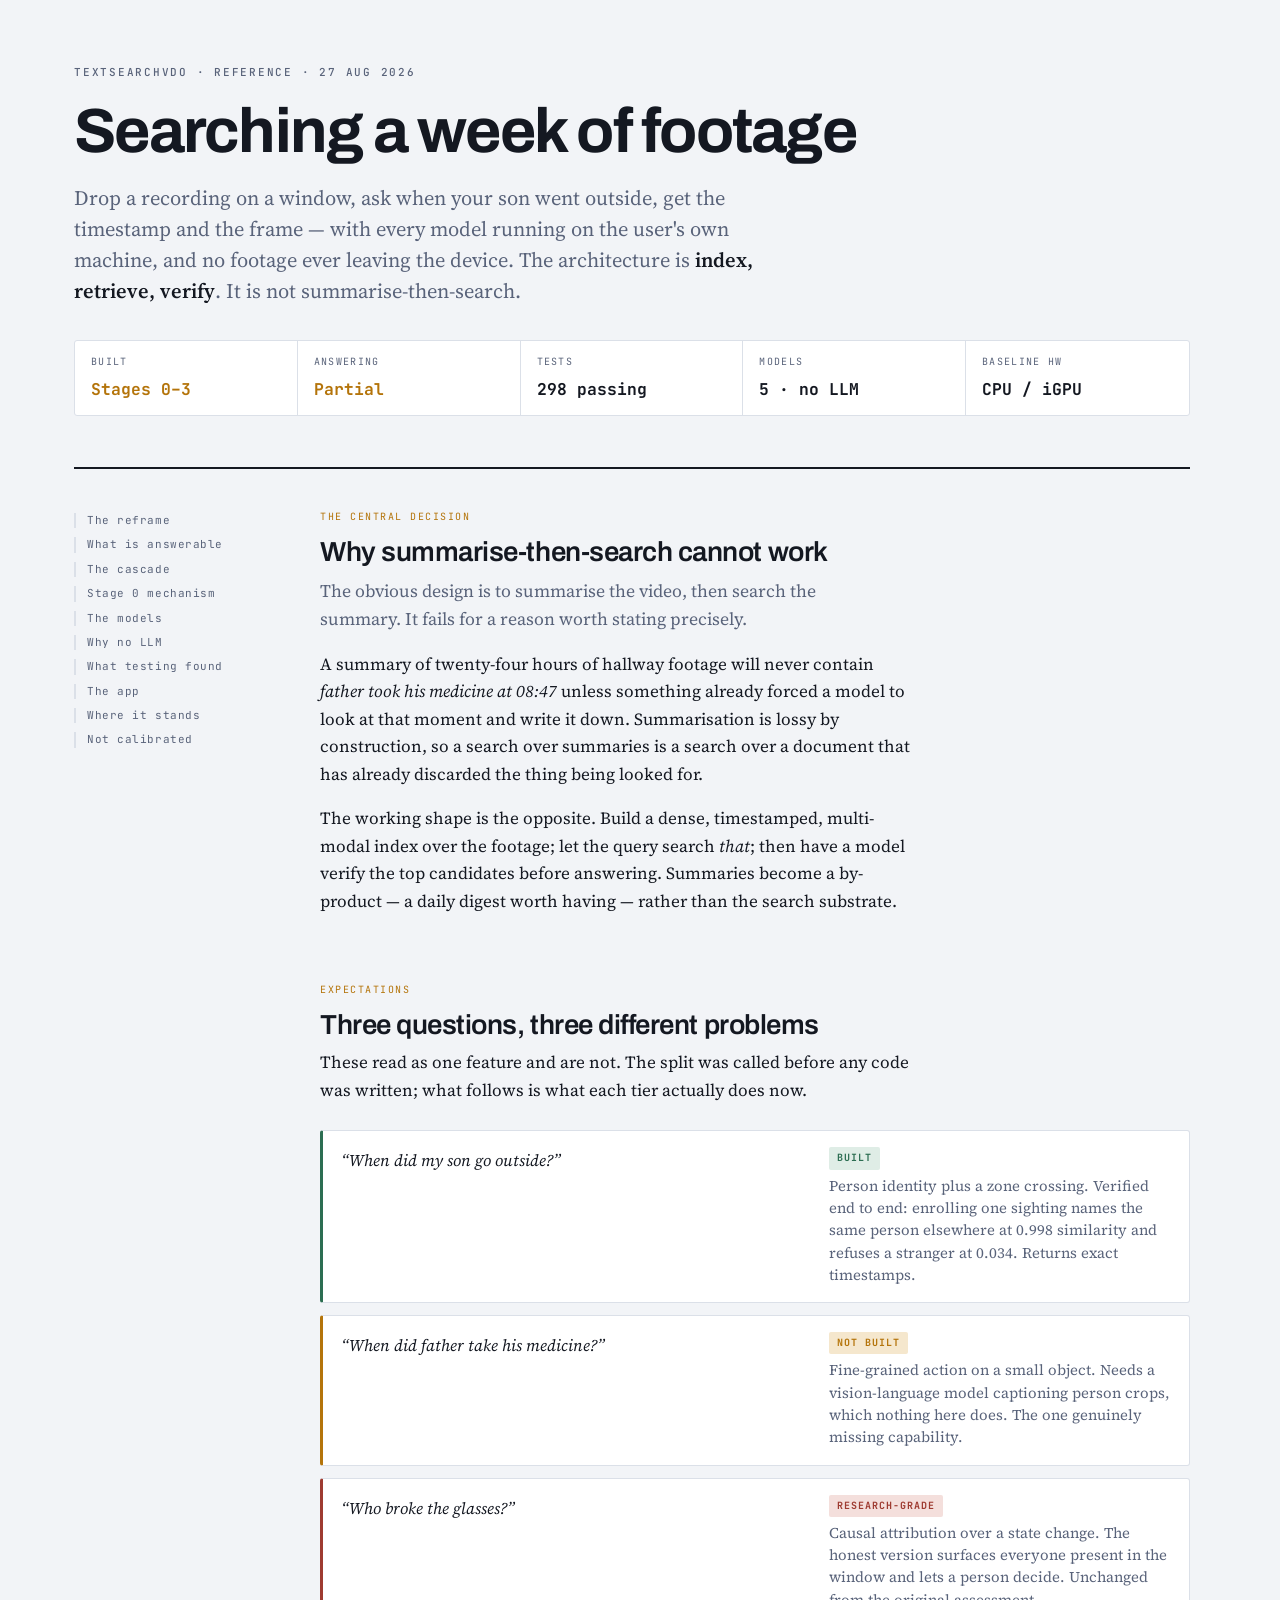
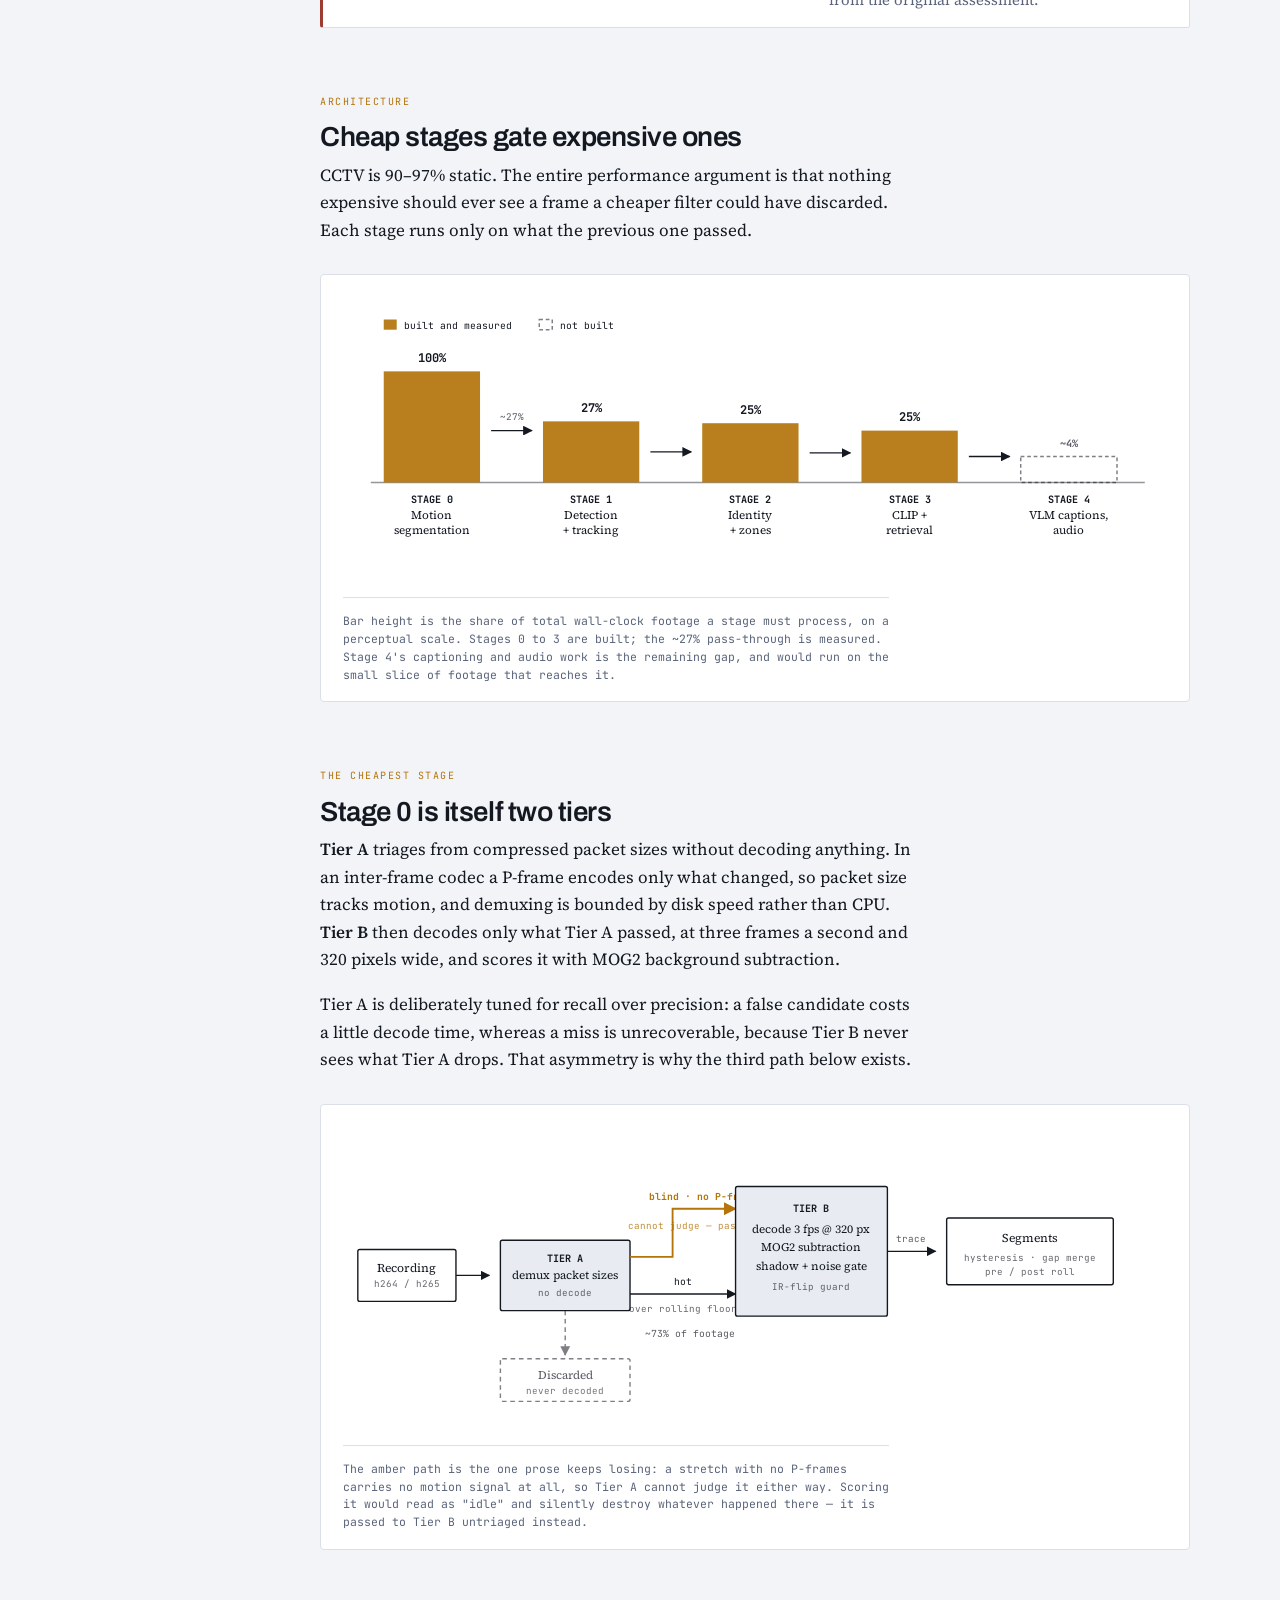
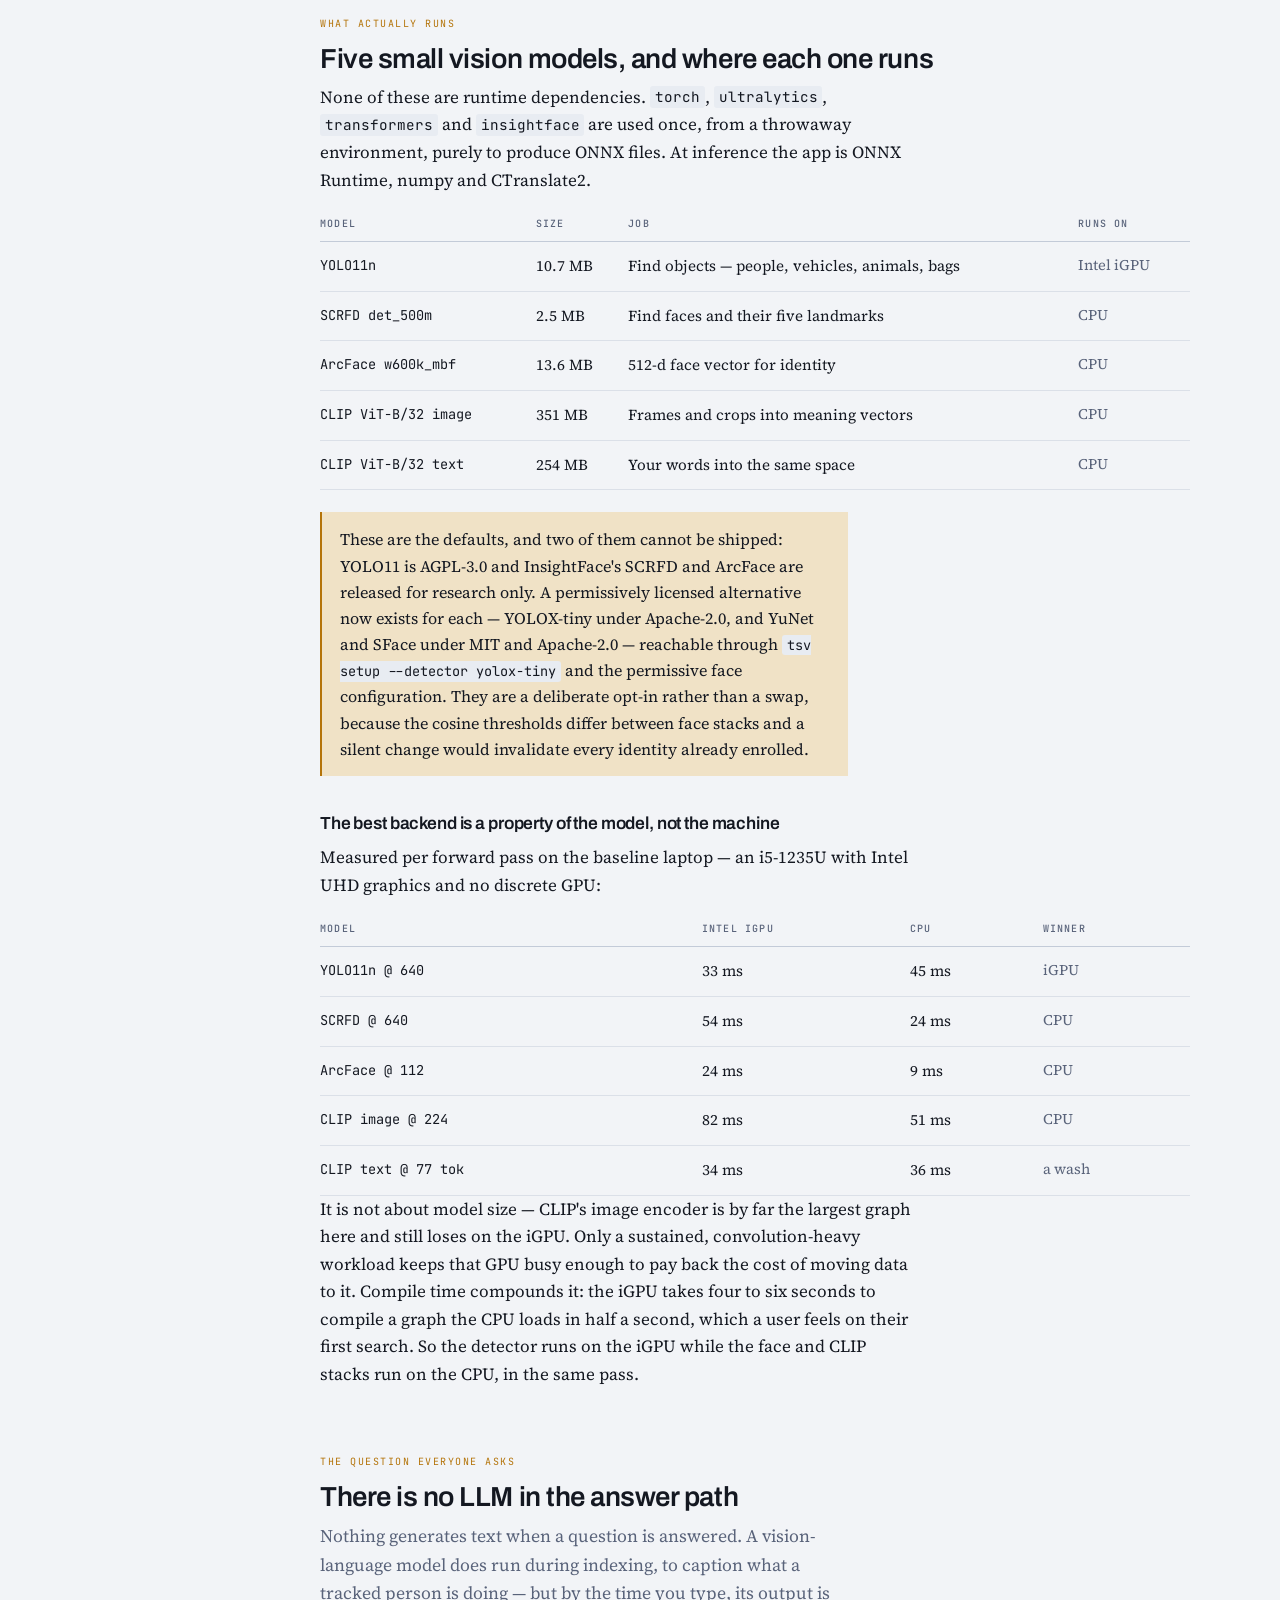
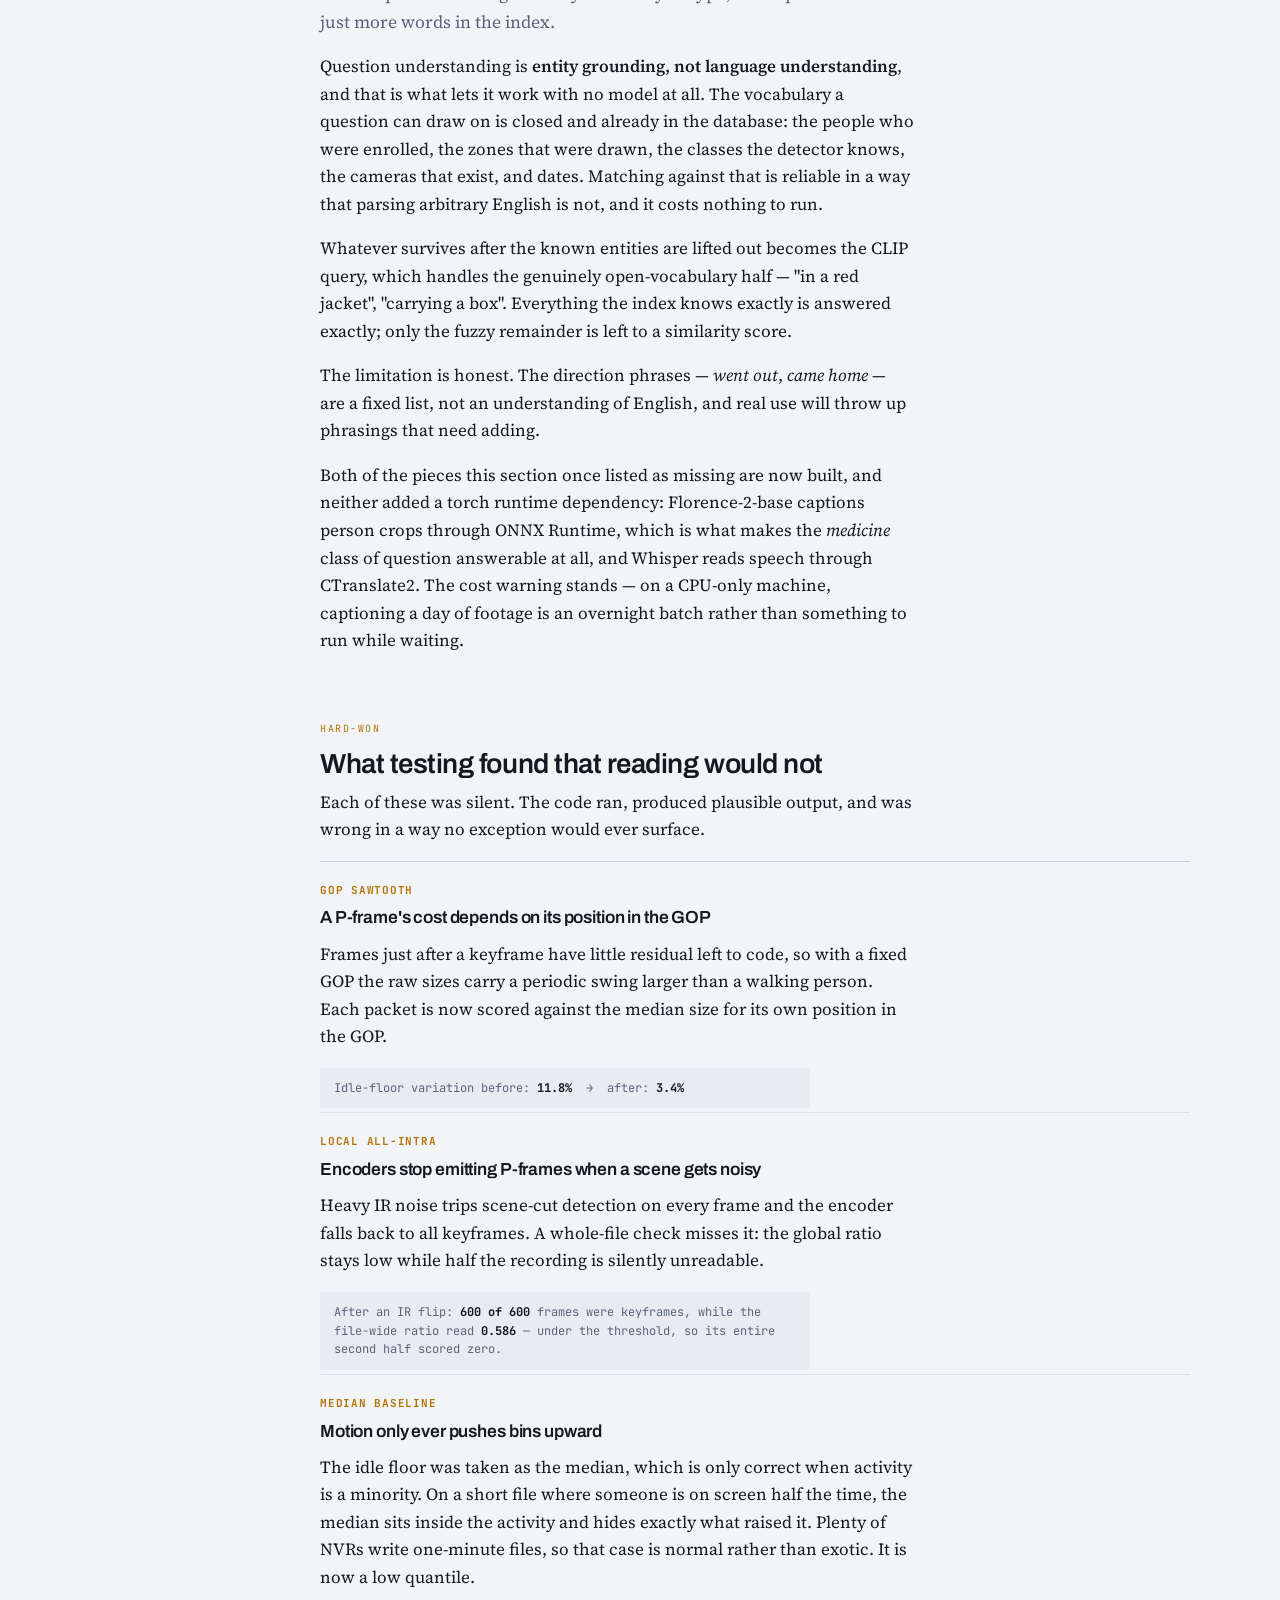
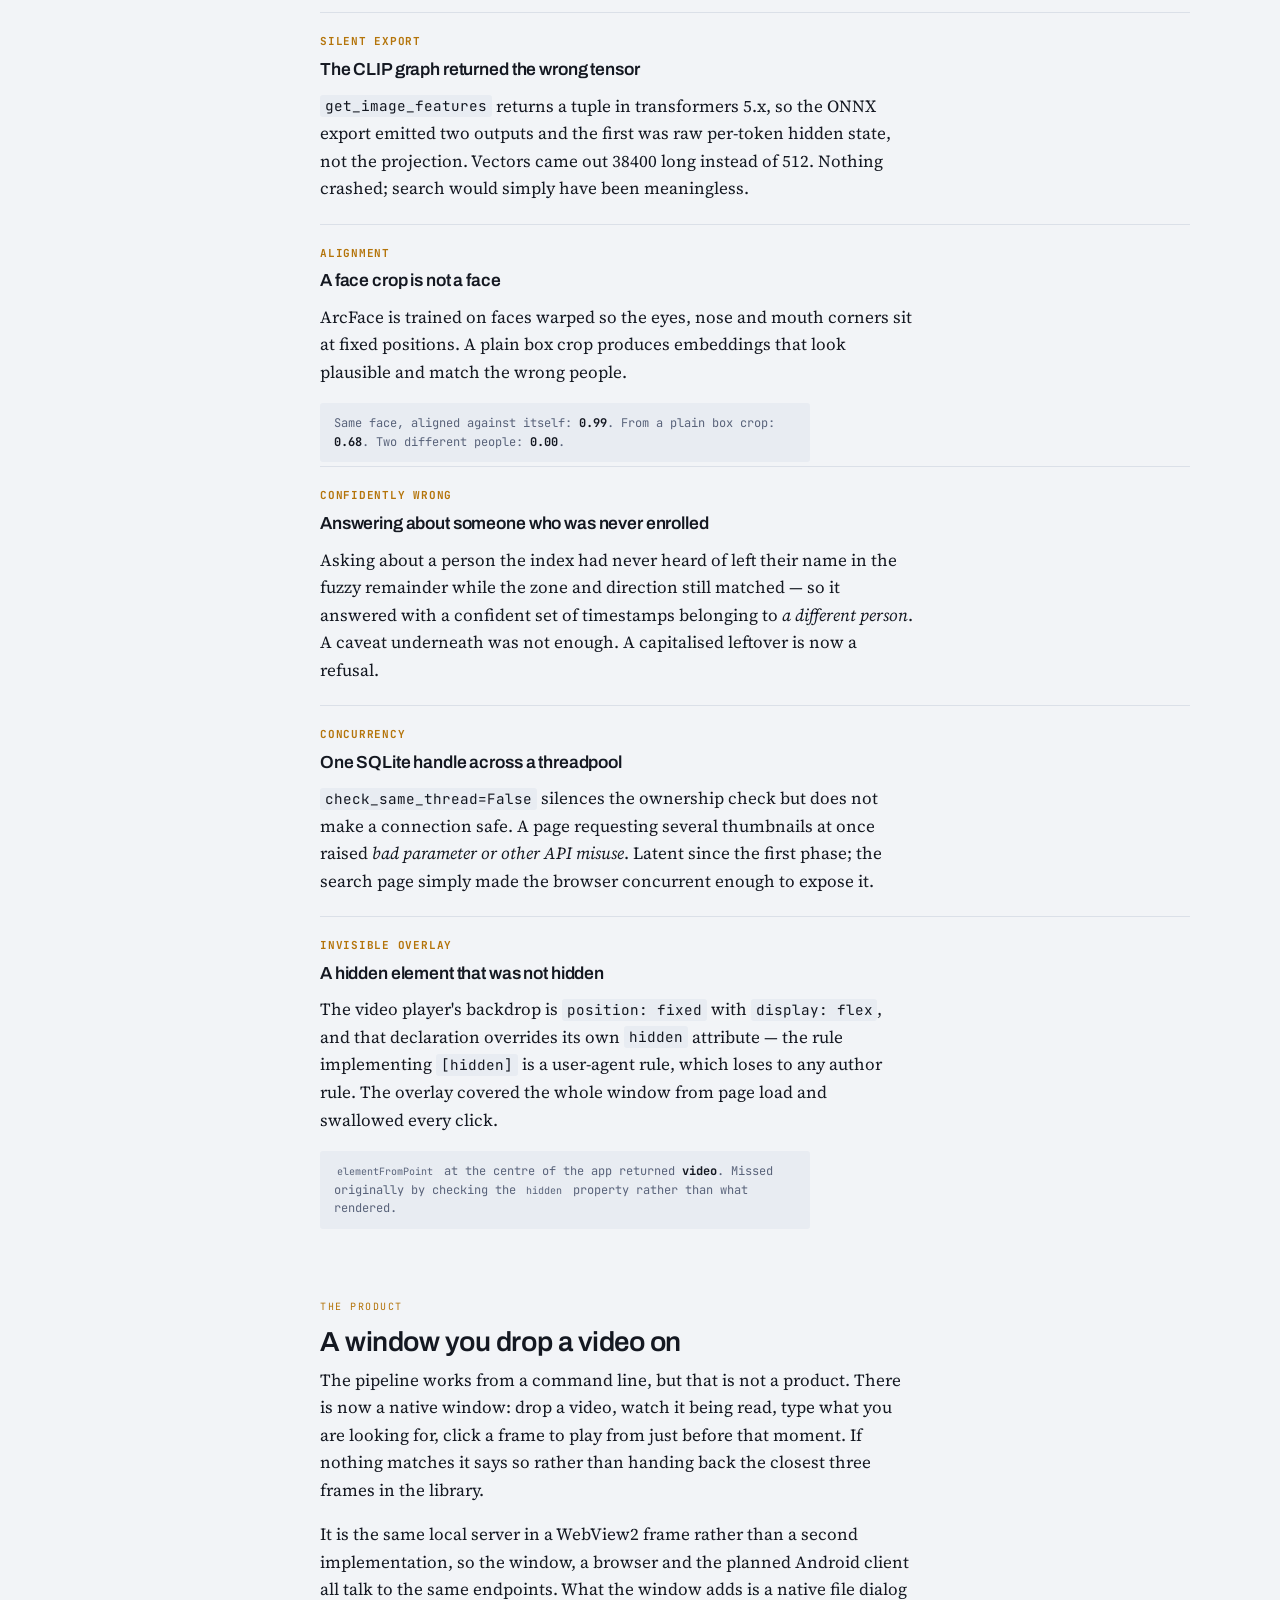
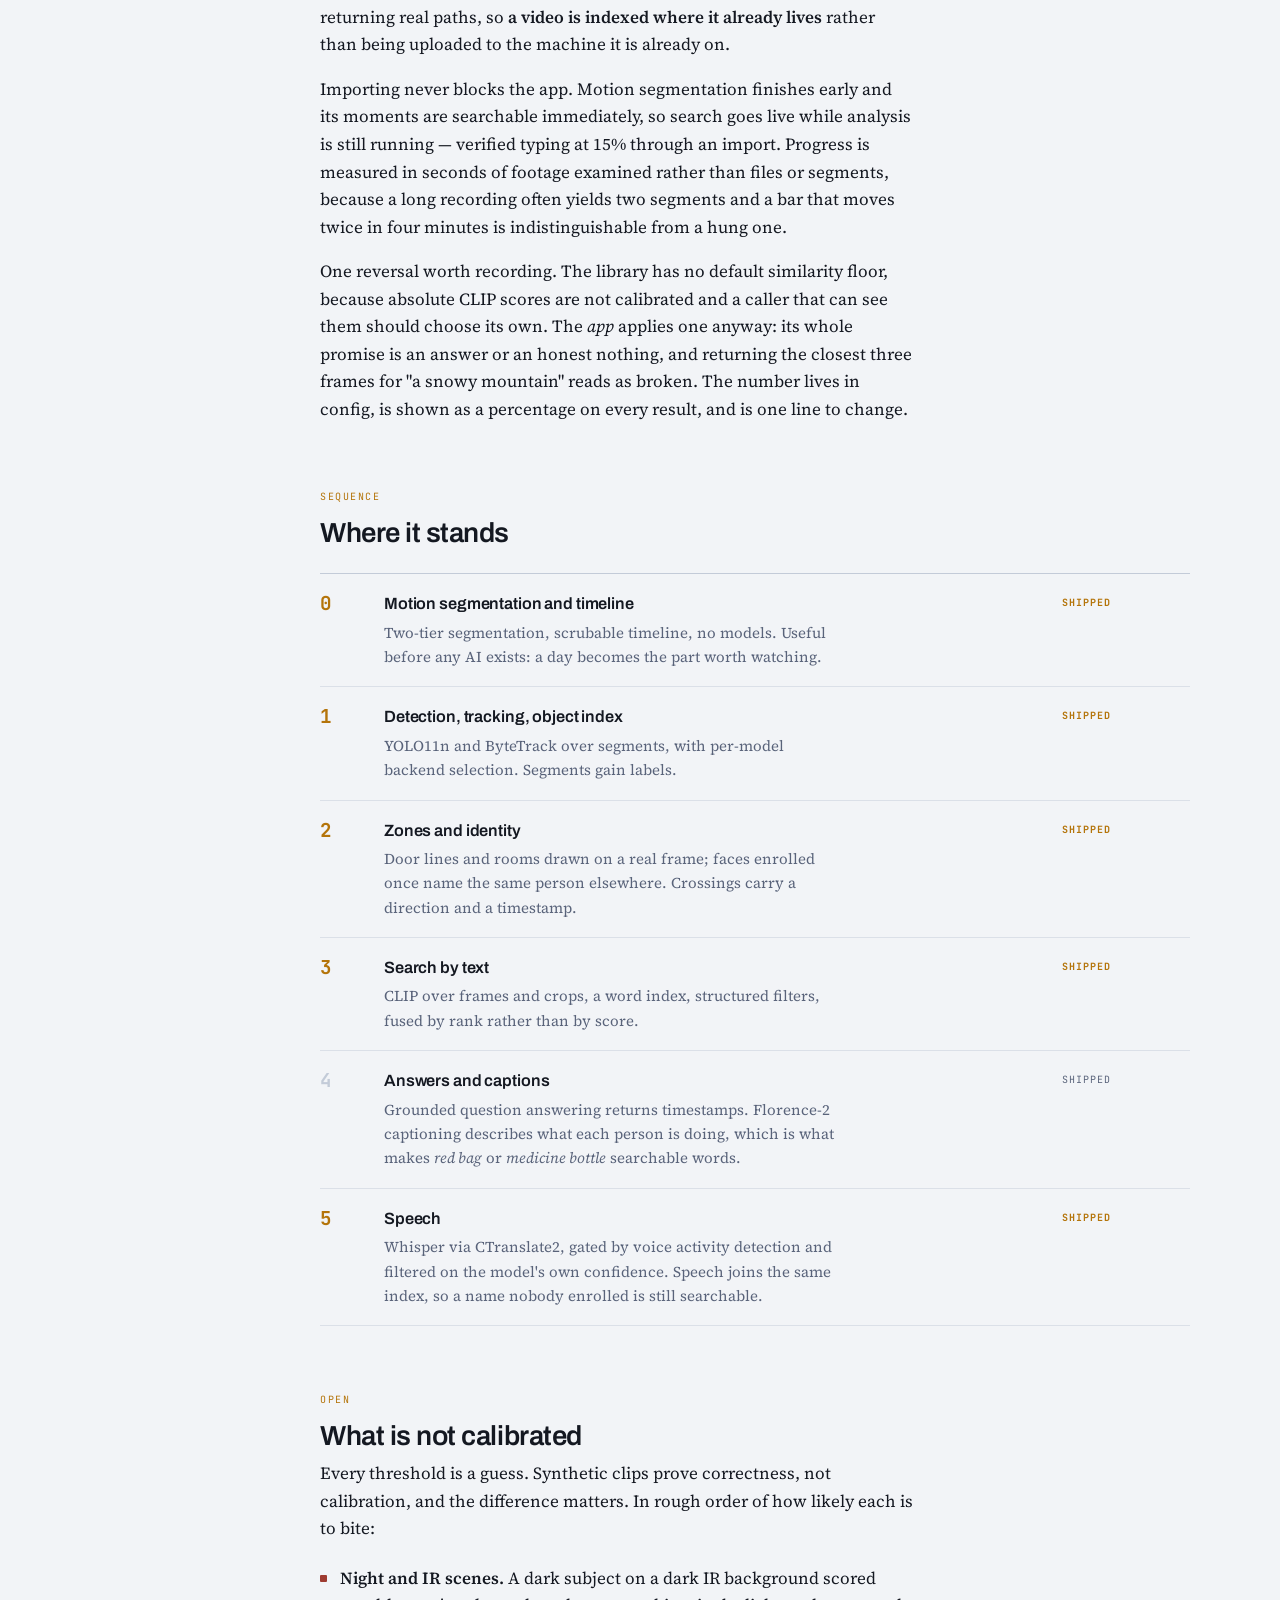
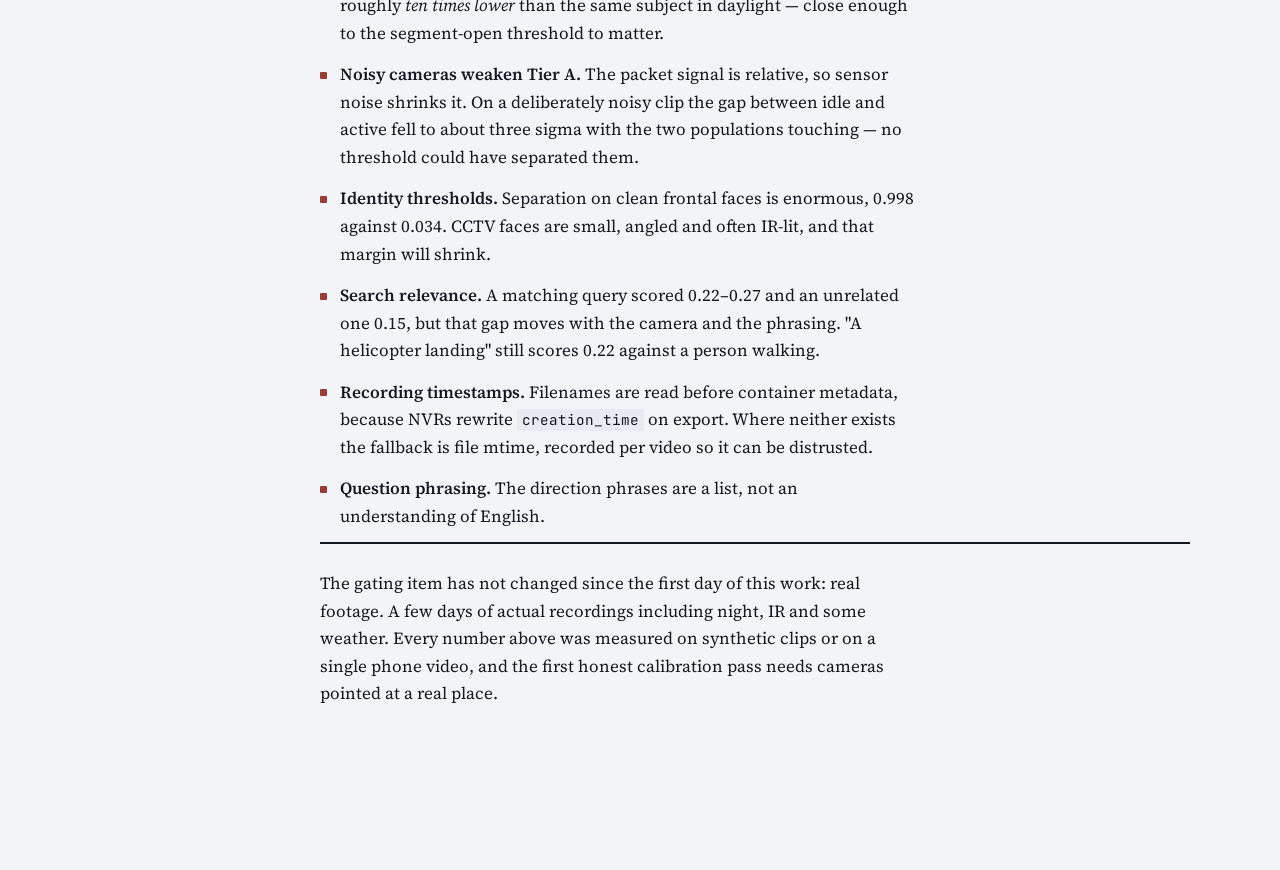
==== docs/architecture.html @ 4301c08d "docs: both write-ups, with the licensing claim corrected Adds the two published pages to the reposit" ====
<!doctype html>
<html lang="en">
<head>
<meta charset="utf-8">
<meta name="viewport" content="width=device-width, initial-scale=1">
<title>TextSearchVDO Architecture</title>
<link rel="preconnect" href="https://fonts.googleapis.com">
<link rel="preconnect" href="https://fonts.gstatic.com" crossorigin>
<link rel="stylesheet" href="https://fonts.googleapis.com/css2?family=Archivo:wght@500;600;700&family=Source+Serif+4:opsz,wght@8..60,400;8..60,600&family=JetBrains+Mono:wght@400;500;700&display=swap">
</head>
<body>
<style>
  :root {
    --ground:    #F2F4F7;
    --surface:   #FFFFFF;
    --sunken:    #E8ECF2;
    --ink:       #141821;
    --muted:     #59637A;
    --line:      #DBE0E8;
    --line-firm: #C3CBD8;
    --accent:    #B4740A;
    --accent-dim:#F0E2C6;
    --slate:     #33415C;
    --solid:     #2C6E52;
    --partial:   #B4740A;
    --unknown:   #9E3B31;
    --solid-bg:    #DFEDE6;
    --partial-bg:  #F5E7CD;
    --unknown-bg:  #F4DFDC;

    --display: "Archivo", "Helvetica Neue", Arial, sans-serif;
    --body: "Source Serif 4", Georgia, "Times New Roman", serif;
    --mono: "JetBrains Mono", ui-monospace, "SFMono-Regular", Consolas, monospace;
  }

  @media (prefers-color-scheme: dark) {
    :root:not([data-theme="light"]) {
      --ground:    #10131A;
      --surface:   #171C26;
      --sunken:    #1D2430;
      --ink:       #E6EAF2;
      --muted:     #8E98AC;
      --line:      #262D3B;
      --line-firm: #3A465C;
      --accent:    #FFB020;
      --accent-dim:#3A2E14;
      --slate:     #7C90B8;
      --solid:     #55BE90;
      --partial:   #FFB020;
      --unknown:   #E4796A;
      --solid-bg:    #163025;
      --partial-bg:  #33280F;
      --unknown-bg:  #35201C;
    }
  }

  :root[data-theme="dark"] {
    --ground:    #10131A;
    --surface:   #171C26;
    --sunken:    #1D2430;
    --ink:       #E6EAF2;
    --muted:     #8E98AC;
    --line:      #262D3B;
    --line-firm: #3A465C;
    --accent:    #FFB020;
    --accent-dim:#3A2E14;
    --slate:     #7C90B8;
    --solid:     #55BE90;
    --partial:   #FFB020;
    --unknown:   #E4796A;
    --solid-bg:    #163025;
    --partial-bg:  #33280F;
    --unknown-bg:  #35201C;
  }

  * { box-sizing: border-box; }

  body {
    margin: 0;
    background: var(--ground);
    color: var(--ink);
    font-family: var(--body);
    font-size: 17px;
    line-height: 1.62;
    -webkit-font-smoothing: antialiased;
  }

  .page {
    display: grid;
    grid-template-columns: 1fr;
    max-width: 1180px;
    margin: 0 auto;
    padding: 0 24px 96px;
  }

  @media (min-width: 1080px) {
    .page {
      grid-template-columns: 190px minmax(0, 1fr);
      column-gap: 56px;
      padding-right: 40px;
    }
  }

  /* ---------- masthead ---------- */

  .masthead {
    grid-column: 1 / -1;
    padding: 64px 0 34px;
    border-bottom: 2px solid var(--ink);
    margin-bottom: 40px;
  }

  .eyebrow {
    font-family: var(--mono);
    font-size: 11px;
    font-weight: 500;
    letter-spacing: .16em;
    text-transform: uppercase;
    color: var(--muted);
    margin: 0 0 18px;
  }

  h1 {
    font-family: var(--display);
    font-weight: 700;
    font-size: clamp(2.4rem, 6vw, 3.9rem);
    line-height: 1.02;
    letter-spacing: -.028em;
    margin: 0 0 20px;
    text-wrap: balance;
  }

  .thesis {
    font-size: clamp(1.05rem, 2.1vw, 1.28rem);
    line-height: 1.5;
    color: var(--muted);
    max-width: 34em;
    margin: 0 0 34px;
  }

  .thesis em { color: var(--ink); font-style: normal; font-weight: 600; }

  .readout {
    display: flex;
    flex-wrap: wrap;
    gap: 0;
    border: 1px solid var(--line);
    border-radius: 3px;
    background: var(--surface);
    overflow: hidden;
  }

  .readout div {
    flex: 1 1 150px;
    padding: 13px 16px;
    border-right: 1px solid var(--line);
  }

  .readout div:last-child { border-right: 0; }

  .readout dt {
    font-family: var(--mono);
    font-size: 10px;
    letter-spacing: .13em;
    text-transform: uppercase;
    color: var(--muted);
    margin: 0 0 5px;
  }

  .readout dd {
    font-family: var(--mono);
    font-weight: 700;
    font-size: 1.02rem;
    margin: 0;
    font-variant-numeric: tabular-nums;
  }

  .readout .lit { color: var(--accent); }

  /* ---------- rail ---------- */

  .rail { display: none; }

  @media (min-width: 1080px) {
    .rail {
      display: block;
      grid-column: 1;
      align-self: start;
      position: sticky;
      top: 32px;
      padding-top: 4px;
    }
    .rail ol { list-style: none; margin: 0; padding: 0; display: grid; gap: 9px; }
    .rail a {
      font-family: var(--mono);
      font-size: 11px;
      letter-spacing: .05em;
      color: var(--muted);
      text-decoration: none;
      display: block;
      line-height: 1.4;
      border-left: 2px solid var(--line);
      padding-left: 11px;
    }
    .rail a:hover, .rail a:focus-visible { color: var(--accent); border-left-color: var(--accent); }
  }

  /* ---------- flow ---------- */

  main { grid-column: -2 / -1; min-width: 0; }

  section { margin-bottom: 66px; scroll-margin-top: 24px; }

  h2 {
    font-family: var(--display);
    font-weight: 600;
    font-size: 1.72rem;
    letter-spacing: -.017em;
    line-height: 1.15;
    margin: 0 0 8px;
    text-wrap: balance;
  }

  h3 {
    font-family: var(--display);
    font-weight: 600;
    font-size: 1.09rem;
    letter-spacing: -.008em;
    margin: 34px 0 6px;
  }

  .kicker {
    font-family: var(--mono);
    font-size: 10px;
    letter-spacing: .15em;
    text-transform: uppercase;
    color: var(--accent);
    margin: 0 0 12px;
  }

  p { margin: 0 0 17px; max-width: 66ch; }

  a { color: var(--accent); text-underline-offset: 2px; }

  code {
    font-family: var(--mono);
    font-size: .84em;
    background: var(--sunken);
    border-radius: 3px;
    padding: .1em .34em;
  }

  strong { font-weight: 600; }

  .lede { font-size: 1.1rem; color: var(--muted); max-width: 60ch; }

  /* ---------- figures ---------- */

  figure {
    margin: 30px 0;
    padding: 26px 22px 18px;
    background: var(--surface);
    border: 1px solid var(--line);
    border-radius: 4px;
    overflow-x: auto;
  }

  figure svg { display: block; width: 100%; min-width: 620px; max-width: 100%; height: auto; }

  figcaption {
    font-family: var(--mono);
    font-size: 11.5px;
    line-height: 1.55;
    color: var(--muted);
    margin-top: 18px;
    padding-top: 14px;
    border-top: 1px solid var(--line);
    max-width: 78ch;
  }

  /* ---------- tier table ---------- */

  .tiers { display: grid; gap: 12px; margin: 26px 0 8px; }

  .tier {
    display: grid;
    grid-template-columns: 1fr;
    gap: 6px;
    padding: 16px 18px;
    background: var(--surface);
    border: 1px solid var(--line);
    border-left: 3px solid var(--tier);
    border-radius: 3px;
  }

  @media (min-width: 700px) {
    .tier { grid-template-columns: minmax(0, 1.35fr) minmax(0, 1fr); column-gap: 26px; align-items: start; }
  }

  .tier--solid   { --tier: var(--solid); }
  .tier--partial { --tier: var(--partial); }
  .tier--unknown { --tier: var(--unknown); }

  .tier q { font-size: 1.02rem; font-style: italic; quotes: "\201C" "\201D"; display: block; }
  .tier .verdict { display: flex; flex-direction: column; gap: 5px; }

  .chip {
    align-self: start;
    font-family: var(--mono);
    font-size: 10px;
    font-weight: 700;
    letter-spacing: .1em;
    text-transform: uppercase;
    padding: 3px 8px;
    border-radius: 2px;
    color: var(--tier);
    background: var(--tier-bg);
  }

  .tier--solid   .chip { --tier-bg: var(--solid-bg); }
  .tier--partial .chip { --tier-bg: var(--partial-bg); }
  .tier--unknown .chip { --tier-bg: var(--unknown-bg); }

  .tier .why { font-size: .93rem; color: var(--muted); line-height: 1.5; }

  /* ---------- findings ---------- */

  .finding {
    padding: 20px 0 4px;
    border-top: 1px solid var(--line);
  }

  .finding:first-of-type { border-top: 1px solid var(--line-firm); }

  .finding .tag {
    font-family: var(--mono);
    font-size: 11px;
    font-weight: 700;
    letter-spacing: .07em;
    color: var(--accent);
    display: block;
    margin-bottom: 5px;
  }

  .finding h3 { margin: 0 0 8px; }

  .symptom {
    font-family: var(--mono);
    font-size: 12px;
    line-height: 1.55;
    color: var(--muted);
    background: var(--sunken);
    border-radius: 3px;
    padding: 11px 14px;
    margin: 12px 0 0;
    max-width: 70ch;
  }

  .symptom b { color: var(--ink); font-weight: 700; }

  /* ---------- phases ---------- */

  .phases { display: grid; gap: 0; margin-top: 24px; border-top: 1px solid var(--line-firm); }

  .phase {
    display: grid;
    grid-template-columns: 46px minmax(0, 1fr);
    column-gap: 18px;
    padding: 17px 0;
    border-bottom: 1px solid var(--line);
    align-items: start;
  }

  @media (min-width: 720px) {
    .phase { grid-template-columns: 46px minmax(0, 1fr) 128px; }
  }

  .phase .num {
    font-family: var(--mono);
    font-weight: 700;
    font-size: 1.2rem;
    color: var(--line-firm);
    line-height: 1.3;
  }

  .phase--done .num { color: var(--accent); }

  .phase h3 { margin: 0 0 3px; font-size: 1.02rem; }
  .phase p { margin: 0; font-size: .94rem; color: var(--muted); max-width: 58ch; }

  .phase .status {
    font-family: var(--mono);
    font-size: 10px;
    letter-spacing: .1em;
    text-transform: uppercase;
    color: var(--muted);
    padding-top: 4px;
  }

  .phase--done .status { color: var(--accent); font-weight: 700; }

  /* ---------- stack ---------- */

  .stack { width: 100%; border-collapse: collapse; margin-top: 22px; font-size: .95rem; }

  .stack th {
    font-family: var(--mono);
    font-size: 10px;
    letter-spacing: .12em;
    text-transform: uppercase;
    color: var(--muted);
    text-align: left;
    font-weight: 500;
    padding: 0 14px 9px 0;
    border-bottom: 1px solid var(--line-firm);
  }

  .stack td { padding: 12px 14px 12px 0; border-bottom: 1px solid var(--line); vertical-align: top; }
  .stack td:first-child { font-family: var(--mono); font-size: .85rem; white-space: nowrap; }
  .stack td:last-child { color: var(--muted); font-size: .92rem; }

  .risks { margin: 22px 0 0; padding: 0; list-style: none; display: grid; gap: 14px; }
  .risks li { padding-left: 20px; position: relative; max-width: 66ch; }
  .risks li::before {
    content: "";
    position: absolute;
    left: 0; top: .62em;
    width: 7px; height: 7px;
    background: var(--unknown);
    border-radius: 1px;
  }

  .closer {
    border-top: 2px solid var(--ink);
    padding-top: 26px;
    margin-top: 12px;
  }

  .closer p { font-size: 1.06rem; }

  figure svg text { font-family: var(--mono); }
  figure svg .s { font-family: var(--body); }
  figure svg .m { font-family: var(--mono); }
  figure svg .acc { fill: var(--accent); }
  figure svg .acc-s { stroke: var(--accent); }
  figure svg .sunk { fill: var(--sunken); }

  :focus-visible { outline: 2px solid var(--accent); outline-offset: 3px; border-radius: 2px; }

  @media (prefers-reduced-motion: reduce) {
    * { animation: none !important; transition: none !important; }
  }

  .note-swap {
    border-left: 2px solid var(--accent); background: var(--accent-dim);
    padding: 14px 18px; margin: 22px 0; font-size: .95em;
  }
</style>
<div class="page">

  <header class="masthead">
    <p class="eyebrow">TextSearchVDO &middot; Reference &middot; 27 Aug 2026</p>
    <h1>Searching a week of footage</h1>
    <p class="thesis">
      Drop a recording on a window, ask when your son went outside, get the timestamp
      and the frame &mdash; with every model running on the user's own machine, and no
      footage ever leaving the device. The architecture is <em>index, retrieve,
      verify</em>. It is not summarise-then-search.
    </p>
    <dl class="readout">
      <div><dt>Built</dt><dd class="lit">Stages 0&ndash;3</dd></div>
      <div><dt>Answering</dt><dd class="lit">Partial</dd></div>
      <div><dt>Tests</dt><dd>298 passing</dd></div>
      <div><dt>Models</dt><dd>5 &middot; no LLM</dd></div>
      <div><dt>Baseline HW</dt><dd>CPU / iGPU</dd></div>
    </dl>
  </header>

  <nav class="rail" aria-label="Sections">
    <ol>
      <li><a href="#reframe">The reframe</a></li>
      <li><a href="#questions">What is answerable</a></li>
      <li><a href="#cascade">The cascade</a></li>
      <li><a href="#stage0">Stage 0 mechanism</a></li>
      <li><a href="#models">The models</a></li>
      <li><a href="#nollm">Why no LLM</a></li>
      <li><a href="#findings">What testing found</a></li>
      <li><a href="#app">The app</a></li>
      <li><a href="#phases">Where it stands</a></li>
      <li><a href="#uncalibrated">Not calibrated</a></li>
    </ol>
  </nav>

  <main>

    <section id="reframe">
      <p class="kicker">The central decision</p>
      <h2>Why summarise-then-search cannot work</h2>
      <p class="lede">
        The obvious design is to summarise the video, then search the summary. It fails
        for a reason worth stating precisely.
      </p>
      <p>
        A summary of twenty-four hours of hallway footage will never contain
        <em>father took his medicine at 08:47</em> unless something already forced a model
        to look at that moment and write it down. Summarisation is lossy by construction,
        so a search over summaries is a search over a document that has already discarded
        the thing being looked for.
      </p>
      <p>
        The working shape is the opposite. Build a dense, timestamped, multi-modal index
        over the footage; let the query search <em>that</em>; then have a model verify the
        top candidates before answering. Summaries become a by-product &mdash; a daily digest
        worth having &mdash; rather than the search substrate.
      </p>
    </section>

    <section id="questions">
      <p class="kicker">Expectations</p>
      <h2>Three questions, three different problems</h2>
      <p>
        These read as one feature and are not. The split was called before any code was
        written; what follows is what each tier actually does now.
      </p>

      <div class="tiers">
        <div class="tier tier--solid">
          <q>When did my son go outside?</q>
          <div class="verdict">
            <span class="chip">Built</span>
            <span class="why">Person identity plus a zone crossing. Verified end to end:
            enrolling one sighting names the same person elsewhere at 0.998 similarity and
            refuses a stranger at 0.034. Returns exact timestamps.</span>
          </div>
        </div>
        <div class="tier tier--partial">
          <q>When did father take his medicine?</q>
          <div class="verdict">
            <span class="chip">Not built</span>
            <span class="why">Fine-grained action on a small object. Needs a
            vision-language model captioning person crops, which nothing here does. The
            one genuinely missing capability.</span>
          </div>
        </div>
        <div class="tier tier--unknown">
          <q>Who broke the glasses?</q>
          <div class="verdict">
            <span class="chip">Research-grade</span>
            <span class="why">Causal attribution over a state change. The honest version
            surfaces everyone present in the window and lets a person decide. Unchanged
            from the original assessment.</span>
          </div>
        </div>
      </div>
    </section>

    <section id="cascade">
      <p class="kicker">Architecture</p>
      <h2>Cheap stages gate expensive ones</h2>
      <p>
        CCTV is 90&ndash;97% static. The entire performance argument is that nothing expensive
        should ever see a frame a cheaper filter could have discarded. Each stage runs
        only on what the previous one passed.
      </p>

      <figure>
        <svg viewBox="0 0 890 300" role="img" aria-label="Five pipeline stages left to right; the share of total footage each must process shrinks from 100 percent at motion segmentation to about 4 percent at the vision-language stage, which is not built.">
          <defs>
            <marker id="ar" viewBox="0 0 10 10" refX="9" refY="5" markerWidth="7" markerHeight="7" orient="auto-start-reverse">
              <path d="M 0 0 L 10 5 L 0 10 z" fill="currentColor"/>
            </marker>
          </defs>

          <line x1="30" y1="196" x2="866" y2="196" stroke="currentColor" stroke-width="1.5" opacity=".45"/>

          <rect x="44" y="76" width="104" height="120" class="acc" opacity=".92"/>
          <text x="96" y="66" text-anchor="middle" font-size="13" font-weight="700" fill="currentColor" class="m">100%</text>
          <text x="96" y="218" text-anchor="middle" font-size="11" font-weight="700" fill="currentColor" class="m">STAGE 0</text>
          <text x="96" y="236" text-anchor="middle" font-size="12.5" fill="currentColor" class="s">Motion</text>
          <text x="96" y="252" text-anchor="middle" font-size="12.5" fill="currentColor" class="s">segmentation</text>

          <line x1="160" y1="140" x2="204" y2="140" stroke="currentColor" stroke-width="1.5" marker-end="url(#ar)"/>
          <text x="182" y="128" text-anchor="middle" font-size="10" fill="currentColor" opacity=".7" class="m">~27%</text>

          <rect x="216" y="130" width="104" height="66" class="acc" opacity=".92"/>
          <text x="268" y="120" text-anchor="middle" font-size="13" font-weight="700" fill="currentColor" class="m">27%</text>
          <text x="268" y="218" text-anchor="middle" font-size="11" font-weight="700" fill="currentColor" class="m">STAGE 1</text>
          <text x="268" y="236" text-anchor="middle" font-size="12.5" fill="currentColor" class="s">Detection</text>
          <text x="268" y="252" text-anchor="middle" font-size="12.5" fill="currentColor" class="s">+ tracking</text>

          <line x1="332" y1="163" x2="376" y2="163" stroke="currentColor" stroke-width="1.5" marker-end="url(#ar)"/>

          <rect x="388" y="132" width="104" height="64" class="acc" opacity=".92"/>
          <text x="440" y="122" text-anchor="middle" font-size="13" font-weight="700" fill="currentColor" class="m">25%</text>
          <text x="440" y="218" text-anchor="middle" font-size="11" font-weight="700" fill="currentColor" class="m">STAGE 2</text>
          <text x="440" y="236" text-anchor="middle" font-size="12.5" fill="currentColor" class="s">Identity</text>
          <text x="440" y="252" text-anchor="middle" font-size="12.5" fill="currentColor" class="s">+ zones</text>

          <line x1="504" y1="164" x2="548" y2="164" stroke="currentColor" stroke-width="1.5" marker-end="url(#ar)"/>

          <rect x="560" y="140" width="104" height="56" class="acc" opacity=".92"/>
          <text x="612" y="130" text-anchor="middle" font-size="13" font-weight="700" fill="currentColor" class="m">25%</text>
          <text x="612" y="218" text-anchor="middle" font-size="11" font-weight="700" fill="currentColor" class="m">STAGE 3</text>
          <text x="612" y="236" text-anchor="middle" font-size="12.5" fill="currentColor" class="s">CLIP +</text>
          <text x="612" y="252" text-anchor="middle" font-size="12.5" fill="currentColor" class="s">retrieval</text>

          <line x1="676" y1="168" x2="720" y2="168" stroke="currentColor" stroke-width="1.5" marker-end="url(#ar)"/>

          <rect x="732" y="168" width="104" height="28" fill="none" stroke="currentColor" stroke-width="1.6" stroke-dasharray="4 3" opacity=".55"/>
          <text x="784" y="158" text-anchor="middle" font-size="11" font-weight="700" fill="currentColor" opacity=".7" class="m">~4%</text>
          <text x="784" y="218" text-anchor="middle" font-size="11" font-weight="700" fill="currentColor" class="m">STAGE 4</text>
          <text x="784" y="236" text-anchor="middle" font-size="12.5" fill="currentColor" class="s">VLM captions,</text>
          <text x="784" y="252" text-anchor="middle" font-size="12.5" fill="currentColor" class="s">audio</text>

          <rect x="44" y="20" width="14" height="11" class="acc" opacity=".92"/>
          <text x="66" y="30" font-size="10.5" fill="currentColor" class="m">built and measured</text>
          <rect x="212" y="20" width="14" height="11" fill="none" stroke="currentColor" stroke-width="1.6" stroke-dasharray="4 3" opacity=".55"/>
          <text x="234" y="30" font-size="10.5" fill="currentColor" class="m">not built</text>
        </svg>
        <figcaption>
          Bar height is the share of total wall-clock footage a stage must process, on a
          perceptual scale. Stages 0 to 3 are built; the ~27% pass-through is measured.
          Stage 4's captioning and audio work is the remaining gap, and would run on the
          small slice of footage that reaches it.
        </figcaption>
      </figure>
    </section>

    <section id="stage0">
      <p class="kicker">The cheapest stage</p>
      <h2>Stage 0 is itself two tiers</h2>
      <p>
        <strong>Tier A</strong> triages from compressed packet sizes without decoding
        anything. In an inter-frame codec a P-frame encodes only what changed, so packet
        size tracks motion, and demuxing is bounded by disk speed rather than CPU.
        <strong>Tier B</strong> then decodes only what Tier A passed, at three frames a
        second and 320 pixels wide, and scores it with MOG2 background subtraction.
      </p>
      <p>
        Tier A is deliberately tuned for recall over precision: a false candidate costs a
        little decode time, whereas a miss is unrecoverable, because Tier B never sees what
        Tier A drops. That asymmetry is why the third path below exists.
      </p>

      <figure>
        <svg viewBox="0 0 890 320" role="img" aria-label="Flow diagram: a recording is demuxed by Tier A, whose bins take one of three paths; idle bins are discarded without being decoded, hot bins pass to Tier B, and blind bins containing no P-frames bypass Tier A's judgement entirely and are also sent to Tier B.">
          <defs>
            <marker id="ar2" viewBox="0 0 10 10" refX="9" refY="5" markerWidth="7" markerHeight="7" orient="auto-start-reverse">
              <path d="M 0 0 L 10 5 L 0 10 z" fill="currentColor"/>
            </marker>
            <marker id="ar2a" viewBox="0 0 10 10" refX="9" refY="5" markerWidth="7" markerHeight="7" orient="auto-start-reverse">
              <path d="M 0 0 L 10 5 L 0 10 z" class="acc"/>
            </marker>
          </defs>

          <rect x="16" y="128" width="106" height="56" rx="2" fill="none" stroke="currentColor" stroke-width="1.5"/>
          <text x="69" y="152" text-anchor="middle" font-size="13" fill="currentColor" class="s">Recording</text>
          <text x="69" y="169" text-anchor="middle" font-size="10" fill="currentColor" opacity=".65" class="m">h264 / h265</text>

          <line x1="122" y1="156" x2="158" y2="156" stroke="currentColor" stroke-width="1.5" marker-end="url(#ar2)"/>

          <rect x="170" y="118" width="140" height="76" rx="2" class="sunk" stroke="currentColor" stroke-width="1.5"/>
          <text x="240" y="142" text-anchor="middle" font-size="11" font-weight="700" fill="currentColor" class="m">TIER A</text>
          <text x="240" y="160" text-anchor="middle" font-size="12.5" fill="currentColor" class="s">demux packet sizes</text>
          <text x="240" y="178" text-anchor="middle" font-size="10" fill="currentColor" opacity=".65" class="m">no decode</text>

          <polyline points="310,136 356,136 356,84 424,84" fill="none" stroke-width="2" marker-end="url(#ar2a)" class="acc-s"/>
          <text x="392" y="74" text-anchor="middle" font-size="10.5" font-weight="700" class="m acc">blind &middot; no P-frames</text>
          <text x="392" y="106" text-anchor="middle" font-size="10" opacity=".8" class="m acc">cannot judge &mdash; pass anyway</text>

          <line x1="310" y1="176" x2="424" y2="176" stroke="currentColor" stroke-width="1.5" marker-end="url(#ar2)"/>
          <text x="367" y="166" text-anchor="middle" font-size="10.5" fill="currentColor" class="m">hot</text>
          <text x="367" y="196" text-anchor="middle" font-size="10" fill="currentColor" opacity=".65" class="m">over rolling floor</text>

          <line x1="240" y1="194" x2="240" y2="242" stroke="currentColor" stroke-width="1.5" stroke-dasharray="5 4" opacity=".55" marker-end="url(#ar2)"/>
          <rect x="170" y="246" width="140" height="46" rx="2" fill="none" stroke="currentColor" stroke-width="1.5" stroke-dasharray="5 4" opacity=".55"/>
          <text x="240" y="268" text-anchor="middle" font-size="12.5" fill="currentColor" opacity=".7" class="s">Discarded</text>
          <text x="240" y="284" text-anchor="middle" font-size="10" fill="currentColor" opacity=".6" class="m">never decoded</text>
          <text x="326" y="222" font-size="10.5" fill="currentColor" opacity=".7" class="m">~73% of footage</text>

          <rect x="424" y="60" width="164" height="140" rx="2" class="sunk" stroke="currentColor" stroke-width="1.5"/>
          <text x="506" y="88" text-anchor="middle" font-size="11" font-weight="700" fill="currentColor" class="m">TIER B</text>
          <text x="506" y="110" text-anchor="middle" font-size="12.5" fill="currentColor" class="s">decode 3 fps @ 320 px</text>
          <text x="506" y="130" text-anchor="middle" font-size="12.5" fill="currentColor" class="s">MOG2 subtraction</text>
          <text x="506" y="150" text-anchor="middle" font-size="12.5" fill="currentColor" class="s">shadow + noise gate</text>
          <text x="506" y="172" text-anchor="middle" font-size="10" fill="currentColor" opacity=".65" class="m">IR-flip guard</text>

          <line x1="588" y1="130" x2="640" y2="130" stroke="currentColor" stroke-width="1.5" marker-end="url(#ar2)"/>
          <text x="614" y="120" text-anchor="middle" font-size="10" fill="currentColor" opacity=".7" class="m">trace</text>

          <rect x="652" y="94" width="180" height="72" rx="2" fill="none" stroke="currentColor" stroke-width="1.5"/>
          <text x="742" y="120" text-anchor="middle" font-size="13" fill="currentColor" class="s">Segments</text>
          <text x="742" y="140" text-anchor="middle" font-size="10" fill="currentColor" opacity=".65" class="m">hysteresis &middot; gap merge</text>
          <text x="742" y="155" text-anchor="middle" font-size="10" fill="currentColor" opacity=".65" class="m">pre / post roll</text>
        </svg>
        <figcaption>
          The amber path is the one prose keeps losing: a stretch with no P-frames carries
          no motion signal at all, so Tier A cannot judge it either way. Scoring it would
          read as "idle" and silently destroy whatever happened there &mdash; it is passed to
          Tier B untriaged instead.
        </figcaption>
      </figure>
    </section>

    <section id="models">
      <p class="kicker">What actually runs</p>
      <h2>Five small vision models, and where each one runs</h2>
      <p>
        None of these are runtime dependencies. <code>torch</code>,
        <code>ultralytics</code>, <code>transformers</code> and <code>insightface</code>
        are used once, from a throwaway environment, purely to produce ONNX files. At
        inference the app is ONNX Runtime, numpy and CTranslate2.
      </p>

      <table class="stack">
        <thead>
          <tr><th scope="col">Model</th><th scope="col">Size</th><th scope="col">Job</th><th scope="col">Runs on</th></tr>
        </thead>
        <tbody>
          <tr><td>YOLO11n</td><td>10.7 MB</td><td>Find objects &mdash; people, vehicles, animals, bags</td><td>Intel iGPU</td></tr>
          <tr><td>SCRFD det_500m</td><td>2.5 MB</td><td>Find faces and their five landmarks</td><td>CPU</td></tr>
          <tr><td>ArcFace w600k_mbf</td><td>13.6 MB</td><td>512-d face vector for identity</td><td>CPU</td></tr>
          <tr><td>CLIP ViT-B/32 image</td><td>351 MB</td><td>Frames and crops into meaning vectors</td><td>CPU</td></tr>
          <tr><td>CLIP ViT-B/32 text</td><td>254 MB</td><td>Your words into the same space</td><td>CPU</td></tr>
        </tbody>
      </table>

      <p class="note-swap">
        These are the defaults, and two of them cannot be shipped: YOLO11 is AGPL-3.0 and
        InsightFace's SCRFD and ArcFace are released for research only. A permissively
        licensed alternative now exists for each &mdash; YOLOX-tiny under Apache-2.0, and
        YuNet and SFace under MIT and Apache-2.0 &mdash; reachable through
        <code>tsv setup --detector yolox-tiny</code> and the permissive face
        configuration. They are a deliberate opt-in rather than a swap, because the
        cosine thresholds differ between face stacks and a silent change would invalidate
        every identity already enrolled.
      </p>

      <h3>The best backend is a property of the model, not the machine</h3>
      <p>
        Measured per forward pass on the baseline laptop &mdash; an i5-1235U with Intel UHD
        graphics and no discrete GPU:
      </p>

      <table class="stack">
        <thead>
          <tr><th scope="col">Model</th><th scope="col">Intel iGPU</th><th scope="col">CPU</th><th scope="col">Winner</th></tr>
        </thead>
        <tbody>
          <tr><td>YOLO11n @ 640</td><td>33 ms</td><td>45 ms</td><td>iGPU</td></tr>
          <tr><td>SCRFD @ 640</td><td>54 ms</td><td>24 ms</td><td>CPU</td></tr>
          <tr><td>ArcFace @ 112</td><td>24 ms</td><td>9 ms</td><td>CPU</td></tr>
          <tr><td>CLIP image @ 224</td><td>82 ms</td><td>51 ms</td><td>CPU</td></tr>
          <tr><td>CLIP text @ 77 tok</td><td>34 ms</td><td>36 ms</td><td>a wash</td></tr>
        </tbody>
      </table>

      <p>
        It is not about model size &mdash; CLIP's image encoder is by far the largest graph
        here and still loses on the iGPU. Only a sustained, convolution-heavy workload
        keeps that GPU busy enough to pay back the cost of moving data to it. Compile time
        compounds it: the iGPU takes four to six seconds to compile a graph the CPU loads
        in half a second, which a user feels on their first search. So the detector runs on
        the iGPU while the face and CLIP stacks run on the CPU, in the same pass.
      </p>
    </section>

    <section id="nollm">
      <p class="kicker">The question everyone asks</p>
      <h2>There is no LLM in the answer path</h2>
      <p class="lede">
        Nothing generates text when a question is answered. A vision-language model does
        run during indexing, to caption what a tracked person is doing &mdash; but by the
        time you type, its output is just more words in the index.
      </p>
      <p>
        Question understanding is <strong>entity grounding, not language
        understanding</strong>, and that is what lets it work with no model at all. The
        vocabulary a question can draw on is closed and already in the database: the people
        who were enrolled, the zones that were drawn, the classes the detector knows, the
        cameras that exist, and dates. Matching against that is reliable in a way that
        parsing arbitrary English is not, and it costs nothing to run.
      </p>
      <p>
        Whatever survives after the known entities are lifted out becomes the CLIP query,
        which handles the genuinely open-vocabulary half &mdash; "in a red jacket", "carrying
        a box". Everything the index knows exactly is answered exactly; only the fuzzy
        remainder is left to a similarity score.
      </p>
      <p>
        The limitation is honest. The direction phrases &mdash; <em>went out</em>, <em>came
        home</em> &mdash; are a fixed list, not an understanding of English, and real use will
        throw up phrasings that need adding.
      </p>
      <p>
        Both of the pieces this section once listed as missing are now built, and
        neither added a torch runtime dependency: Florence-2-base captions person crops
        through ONNX Runtime, which is what makes the <em>medicine</em> class of question
        answerable at all, and Whisper reads speech through CTranslate2. The cost warning
        stands &mdash; on a CPU-only machine, captioning a day of footage is an overnight
        batch rather than something to run while waiting.
      </p>
    </section>

    <section id="findings">
      <p class="kicker">Hard-won</p>
      <h2>What testing found that reading would not</h2>
      <p>
        Each of these was silent. The code ran, produced plausible output, and was wrong
        in a way no exception would ever surface.
      </p>

      <div class="finding">
        <span class="tag">GOP SAWTOOTH</span>
        <h3>A P-frame's cost depends on its position in the GOP</h3>
        <p>
          Frames just after a keyframe have little residual left to code, so with a fixed
          GOP the raw sizes carry a periodic swing larger than a walking person. Each
          packet is now scored against the median size for its own position in the GOP.
        </p>
        <p class="symptom">Idle-floor variation before: <b>11.8%</b> &nbsp;&rarr;&nbsp; after: <b>3.4%</b></p>
      </div>

      <div class="finding">
        <span class="tag">LOCAL ALL-INTRA</span>
        <h3>Encoders stop emitting P-frames when a scene gets noisy</h3>
        <p>
          Heavy IR noise trips scene-cut detection on every frame and the encoder falls
          back to all keyframes. A whole-file check misses it: the global ratio stays low
          while half the recording is silently unreadable.
        </p>
        <p class="symptom">
          After an IR flip: <b>600 of 600</b> frames were keyframes, while the file-wide
          ratio read <b>0.586</b> &mdash; under the threshold, so its entire second half
          scored zero.
        </p>
      </div>

      <div class="finding">
        <span class="tag">MEDIAN BASELINE</span>
        <h3>Motion only ever pushes bins upward</h3>
        <p>
          The idle floor was taken as the median, which is only correct when activity is a
          minority. On a short file where someone is on screen half the time, the median
          sits inside the activity and hides exactly what raised it. Plenty of NVRs write
          one-minute files, so that case is normal rather than exotic. It is now a low
          quantile.
        </p>
      </div>

      <div class="finding">
        <span class="tag">SILENT EXPORT</span>
        <h3>The CLIP graph returned the wrong tensor</h3>
        <p>
          <code>get_image_features</code> returns a tuple in transformers 5.x, so the ONNX
          export emitted two outputs and the first was raw per-token hidden state, not the
          projection. Vectors came out 38400 long instead of 512. Nothing crashed; search
          would simply have been meaningless.
        </p>
      </div>

      <div class="finding">
        <span class="tag">ALIGNMENT</span>
        <h3>A face crop is not a face</h3>
        <p>
          ArcFace is trained on faces warped so the eyes, nose and mouth corners sit at
          fixed positions. A plain box crop produces embeddings that look plausible and
          match the wrong people.
        </p>
        <p class="symptom">
          Same face, aligned against itself: <b>0.99</b>. From a plain box crop:
          <b>0.68</b>. Two different people: <b>0.00</b>.
        </p>
      </div>

      <div class="finding">
        <span class="tag">CONFIDENTLY WRONG</span>
        <h3>Answering about someone who was never enrolled</h3>
        <p>
          Asking about a person the index had never heard of left their name in the fuzzy
          remainder while the zone and direction still matched &mdash; so it answered with a
          confident set of timestamps belonging to <em>a different person</em>. A caveat
          underneath was not enough. A capitalised leftover is now a refusal.
        </p>
      </div>

      <div class="finding">
        <span class="tag">CONCURRENCY</span>
        <h3>One SQLite handle across a threadpool</h3>
        <p>
          <code>check_same_thread=False</code> silences the ownership check but does not
          make a connection safe. A page requesting several thumbnails at once raised
          <em>bad parameter or other API misuse</em>. Latent since the first phase; the
          search page simply made the browser concurrent enough to expose it.
        </p>
      </div>

      <div class="finding">
        <span class="tag">INVISIBLE OVERLAY</span>
        <h3>A hidden element that was not hidden</h3>
        <p>
          The video player's backdrop is <code>position: fixed</code> with
          <code>display: flex</code>, and that declaration overrides its own
          <code>hidden</code> attribute &mdash; the rule implementing <code>[hidden]</code> is
          a user-agent rule, which loses to any author rule. The overlay covered the whole
          window from page load and swallowed every click.
        </p>
        <p class="symptom">
          <code>elementFromPoint</code> at the centre of the app returned <b>video</b>.
          Missed originally by checking the <code>hidden</code> property rather than what
          rendered.
        </p>
      </div>
    </section>

    <section id="app">
      <p class="kicker">The product</p>
      <h2>A window you drop a video on</h2>
      <p>
        The pipeline works from a command line, but that is not a product. There is now a
        native window: drop a video, watch it being read, type what you are looking for,
        click a frame to play from just before that moment. If nothing matches it says so
        rather than handing back the closest three frames in the library.
      </p>
      <p>
        It is the same local server in a WebView2 frame rather than a second
        implementation, so the window, a browser and the planned Android client all talk to
        the same endpoints. What the window adds is a native file dialog returning real
        paths, so <strong>a video is indexed where it already lives</strong> rather than
        being uploaded to the machine it is already on.
      </p>
      <p>
        Importing never blocks the app. Motion segmentation finishes early and its moments
        are searchable immediately, so search goes live while analysis is still running &mdash;
        verified typing at 15% through an import. Progress is measured in seconds of
        footage examined rather than files or segments, because a long recording often
        yields two segments and a bar that moves twice in four minutes is indistinguishable
        from a hung one.
      </p>
      <p>
        One reversal worth recording. The library has no default similarity floor, because
        absolute CLIP scores are not calibrated and a caller that can see them should
        choose its own. The <em>app</em> applies one anyway: its whole promise is an answer
        or an honest nothing, and returning the closest three frames for "a snowy mountain"
        reads as broken. The number lives in config, is shown as a percentage on every
        result, and is one line to change.
      </p>
    </section>

    <section id="phases">
      <p class="kicker">Sequence</p>
      <h2>Where it stands</h2>

      <div class="phases">
        <div class="phase phase--done">
          <span class="num">0</span>
          <div>
            <h3>Motion segmentation and timeline</h3>
            <p>Two-tier segmentation, scrubable timeline, no models. Useful before any AI exists: a day becomes the part worth watching.</p>
          </div>
          <span class="status">Shipped</span>
        </div>
        <div class="phase phase--done">
          <span class="num">1</span>
          <div>
            <h3>Detection, tracking, object index</h3>
            <p>YOLO11n and ByteTrack over segments, with per-model backend selection. Segments gain labels.</p>
          </div>
          <span class="status">Shipped</span>
        </div>
        <div class="phase phase--done">
          <span class="num">2</span>
          <div>
            <h3>Zones and identity</h3>
            <p>Door lines and rooms drawn on a real frame; faces enrolled once name the same person elsewhere. Crossings carry a direction and a timestamp.</p>
          </div>
          <span class="status">Shipped</span>
        </div>
        <div class="phase phase--done">
          <span class="num">3</span>
          <div>
            <h3>Search by text</h3>
            <p>CLIP over frames and crops, a word index, structured filters, fused by rank rather than by score.</p>
          </div>
          <span class="status">Shipped</span>
        </div>
        <div class="phase">
          <span class="num">4</span>
          <div>
            <h3>Answers and captions</h3>
            <p>Grounded question answering returns timestamps. Florence-2 captioning describes what each person is doing, which is what makes <em>red bag</em> or <em>medicine bottle</em> searchable words.</p>
          </div>
          <span class="status">Shipped</span>
        </div>
        <div class="phase phase--done">
          <span class="num">5</span>
          <div>
            <h3>Speech</h3>
            <p>Whisper via CTranslate2, gated by voice activity detection and filtered on the model's own confidence. Speech joins the same index, so a name nobody enrolled is still searchable.</p>
          </div>
          <span class="status">Shipped</span>
        </div>
      </div>
    </section>

    <section id="uncalibrated">
      <p class="kicker">Open</p>
      <h2>What is not calibrated</h2>
      <p>
        Every threshold is a guess. Synthetic clips prove correctness, not calibration, and
        the difference matters. In rough order of how likely each is to bite:
      </p>

      <ul class="risks">
        <li>
          <strong>Night and IR scenes.</strong> A dark subject on a dark IR background
          scored roughly <em>ten times lower</em> than the same subject in daylight &mdash;
          close enough to the segment-open threshold to matter.
        </li>
        <li>
          <strong>Noisy cameras weaken Tier A.</strong> The packet signal is relative, so
          sensor noise shrinks it. On a deliberately noisy clip the gap between idle and
          active fell to about three sigma with the two populations touching &mdash; no
          threshold could have separated them.
        </li>
        <li>
          <strong>Identity thresholds.</strong> Separation on clean frontal faces is
          enormous, 0.998 against 0.034. CCTV faces are small, angled and often IR-lit, and
          that margin will shrink.
        </li>
        <li>
          <strong>Search relevance.</strong> A matching query scored 0.22&ndash;0.27 and an
          unrelated one 0.15, but that gap moves with the camera and the phrasing. "A
          helicopter landing" still scores 0.22 against a person walking.
        </li>
        <li>
          <strong>Recording timestamps.</strong> Filenames are read before container
          metadata, because NVRs rewrite <code>creation_time</code> on export. Where
          neither exists the fallback is file mtime, recorded per video so it can be
          distrusted.
        </li>
        <li>
          <strong>Question phrasing.</strong> The direction phrases are a list, not an
          understanding of English.
        </li>
      </ul>

      <div class="closer">
        <p>
          The gating item has not changed since the first day of this work: real footage.
          A few days of actual recordings including night, IR and some weather. Every
          number above was measured on synthetic clips or on a single phone video, and the
          first honest calibration pass needs cameras pointed at a real place.
        </p>
      </div>
    </section>

  </main>
</div>
</body>
</html>
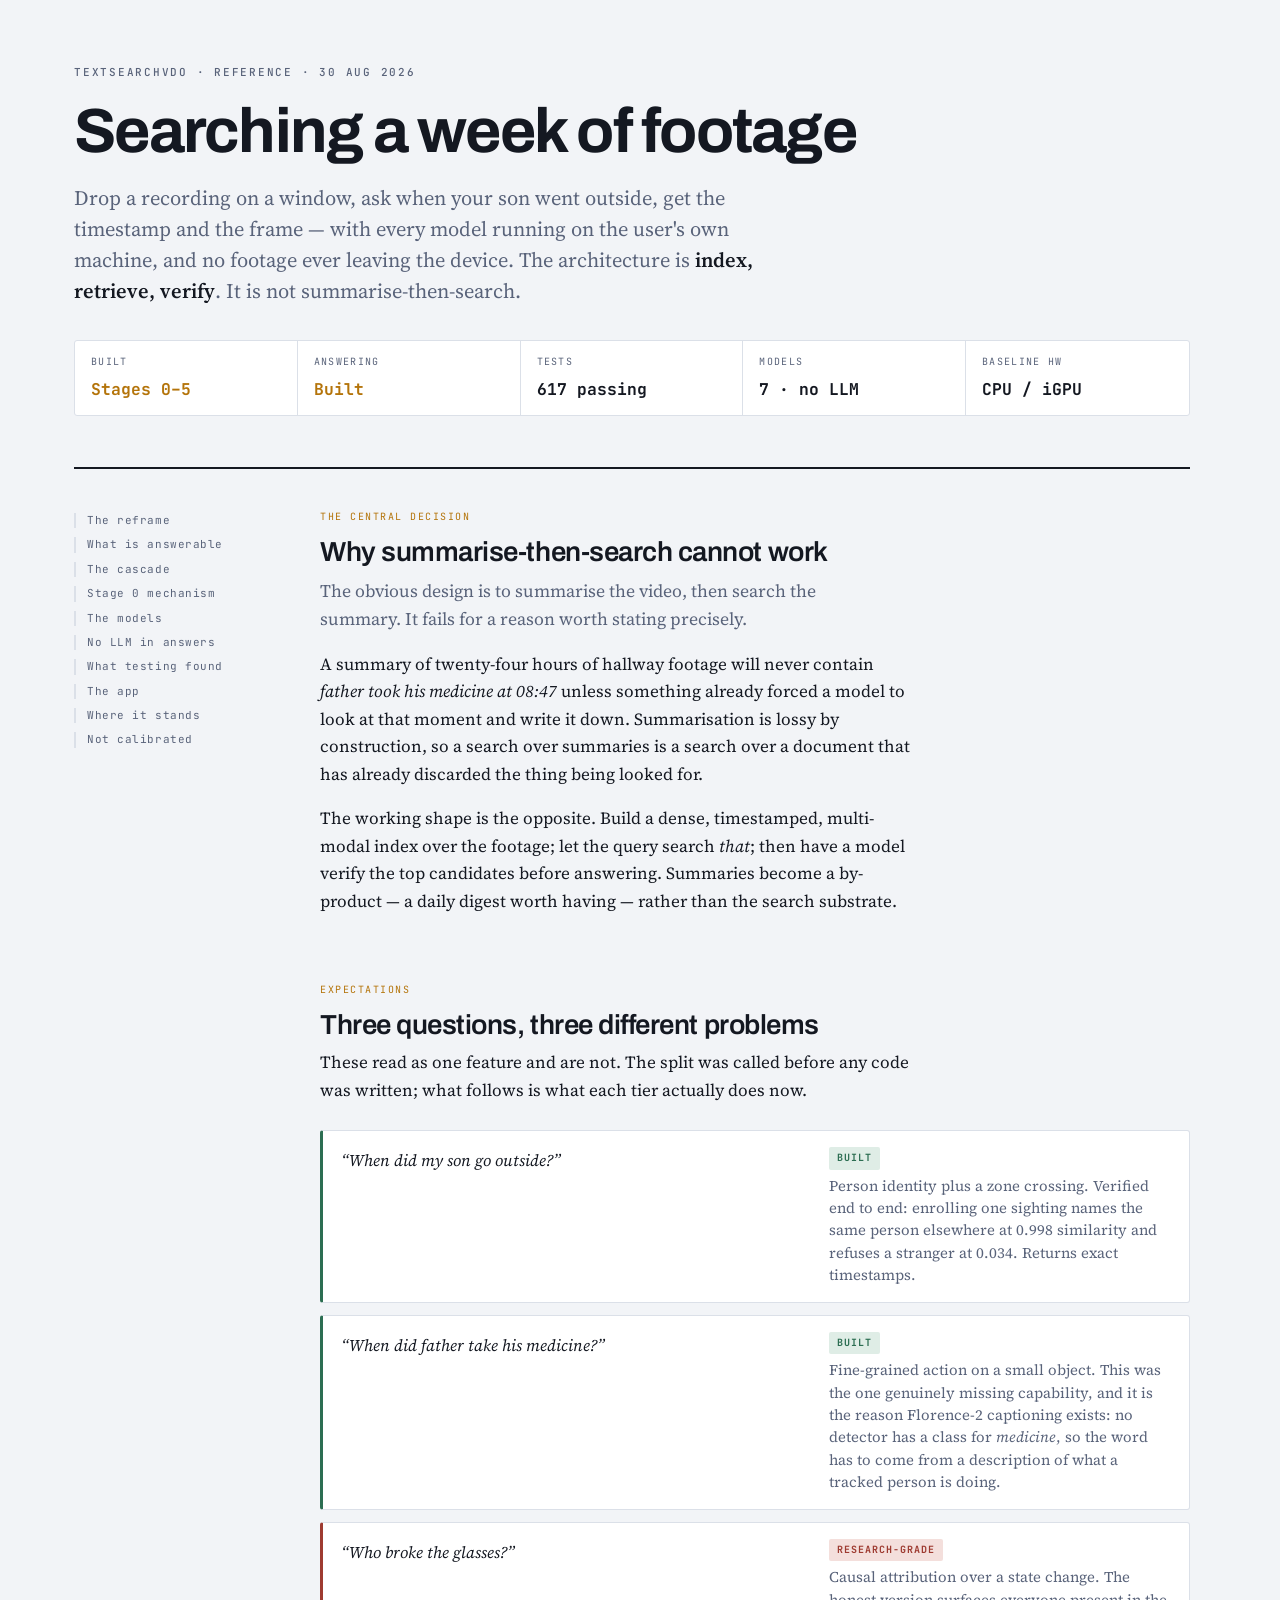
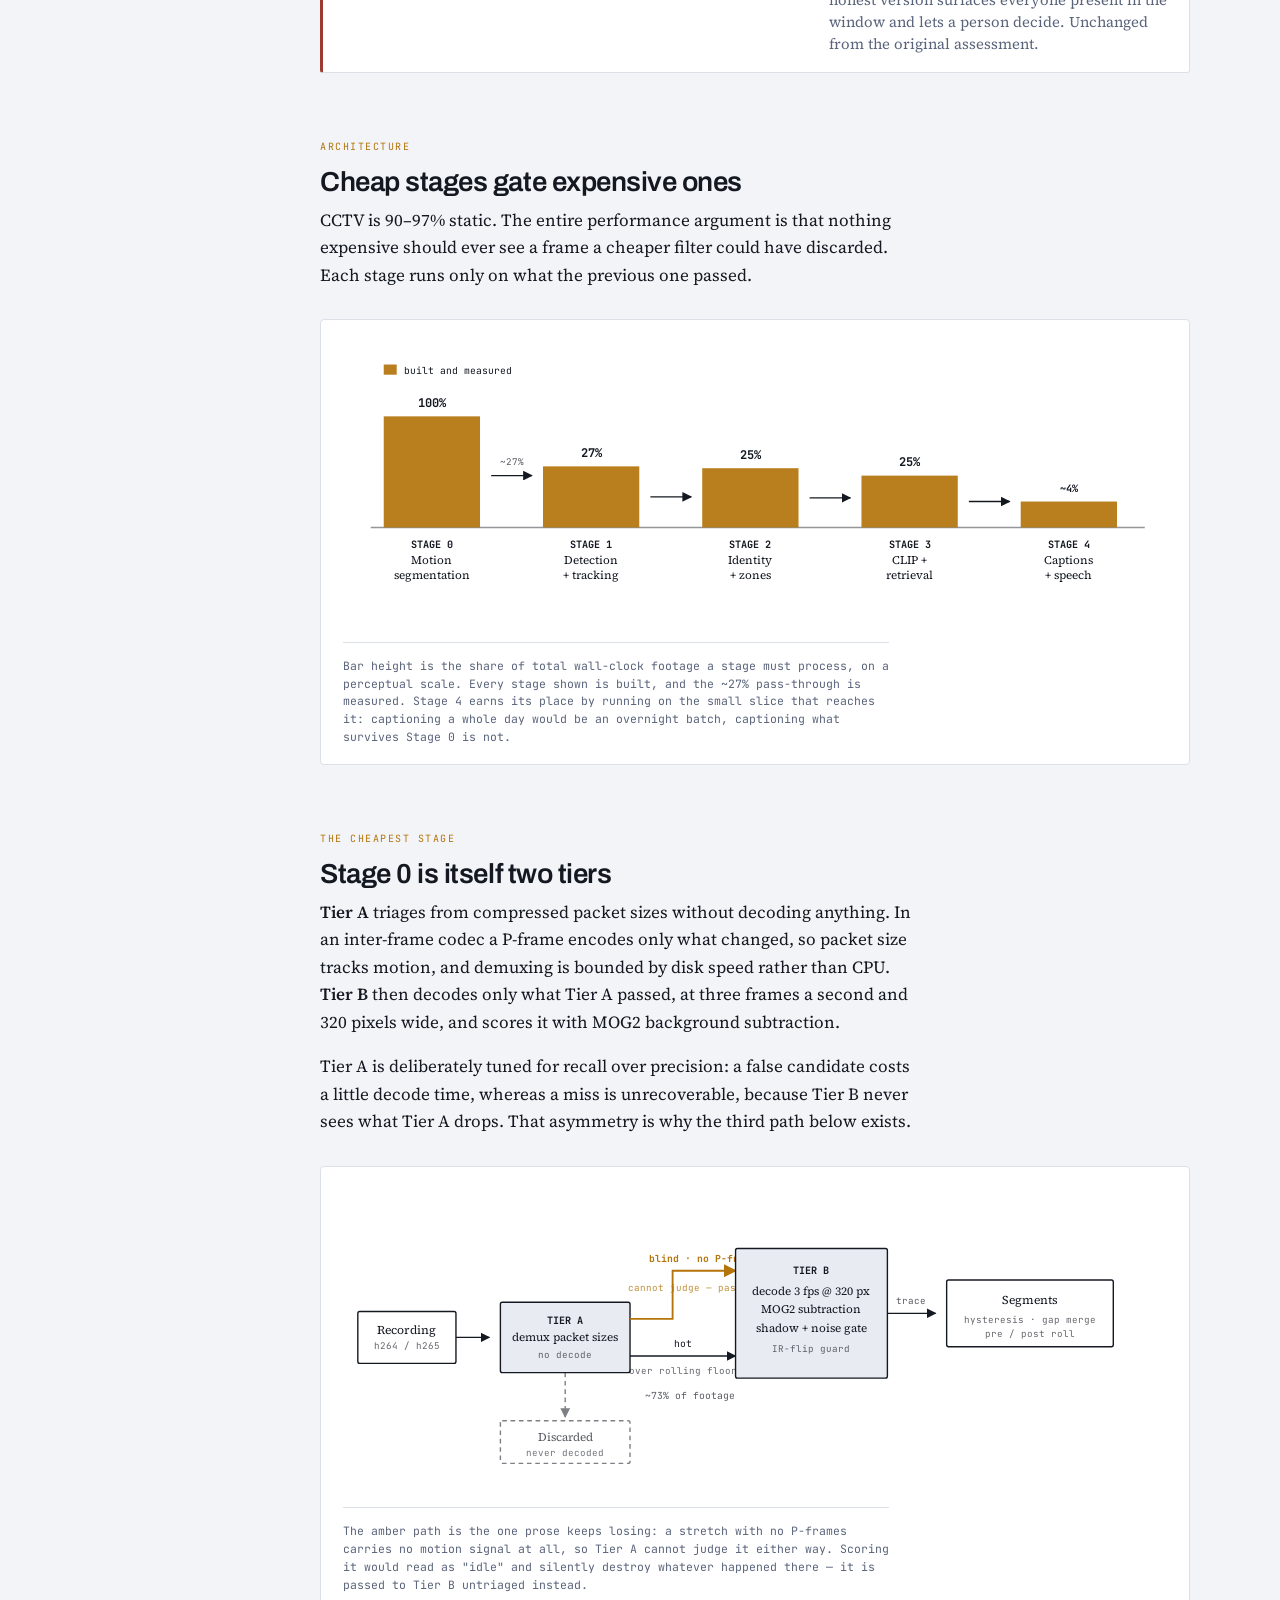
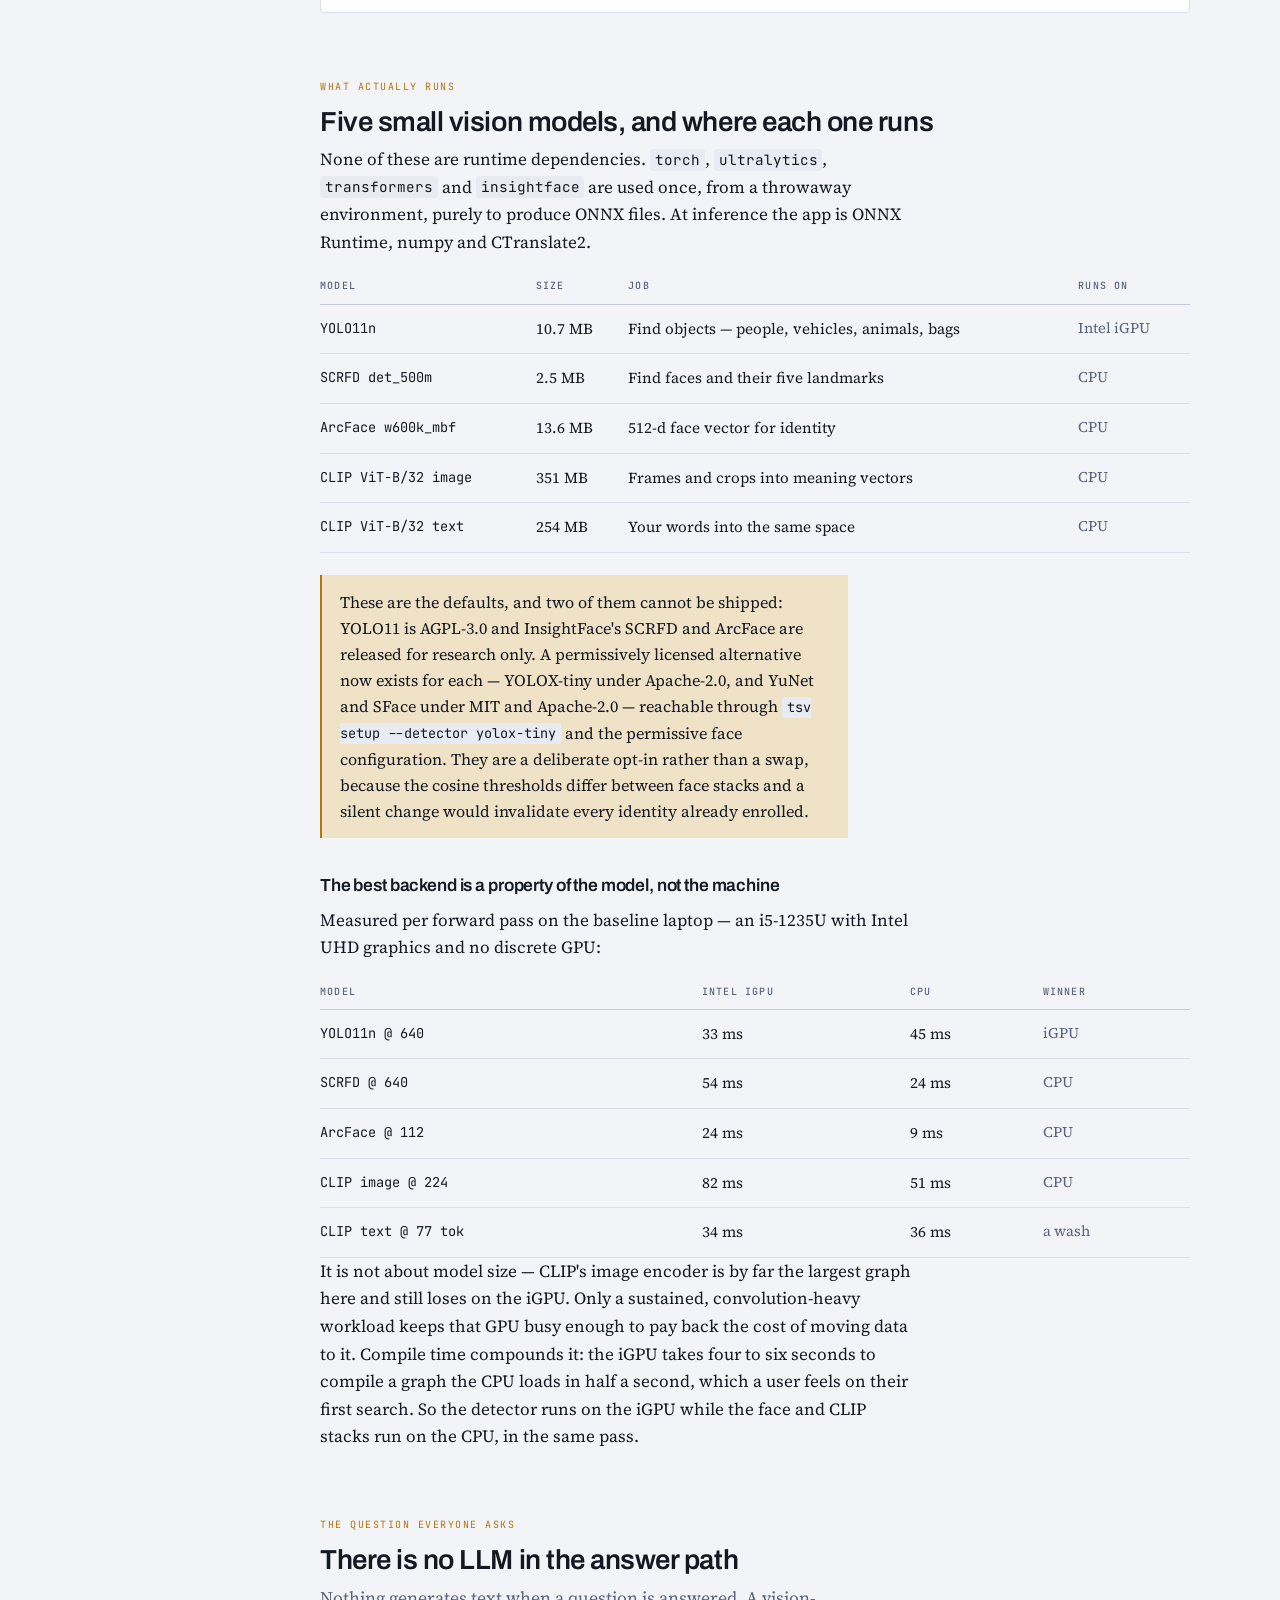
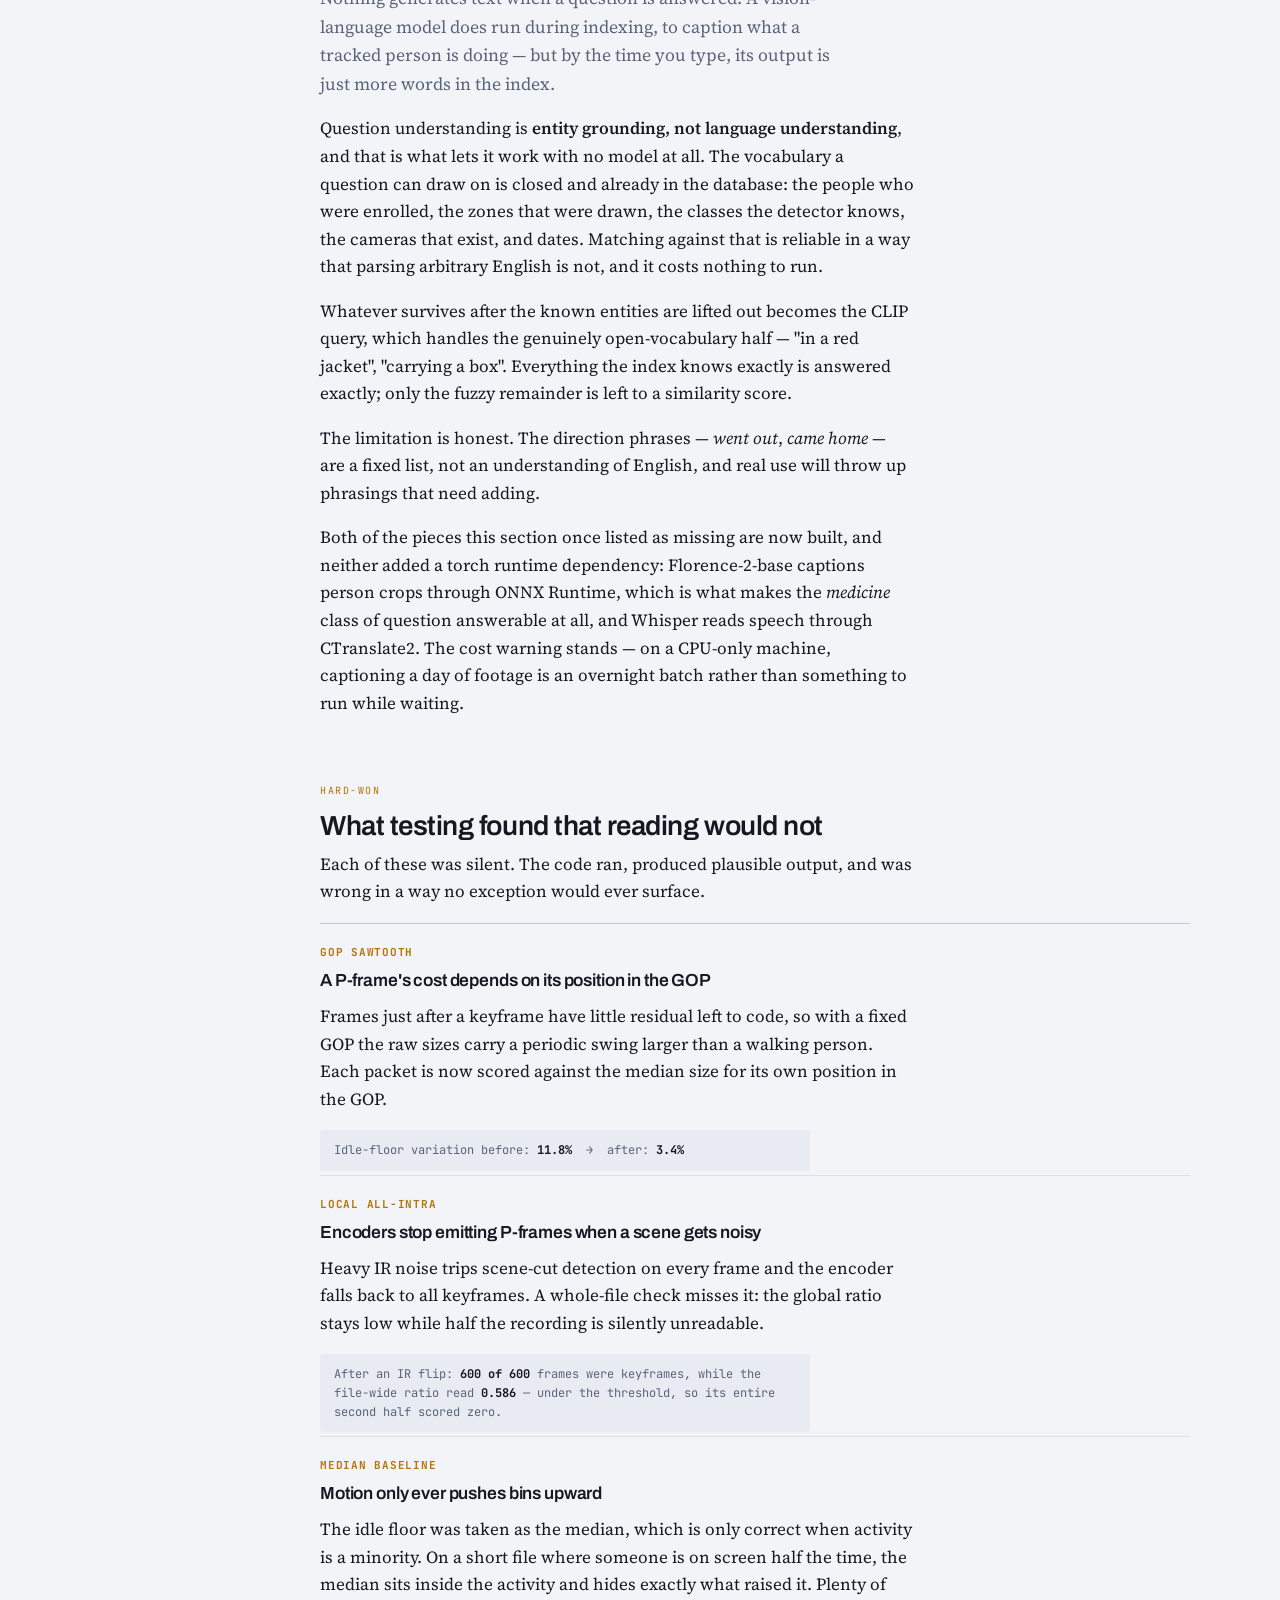
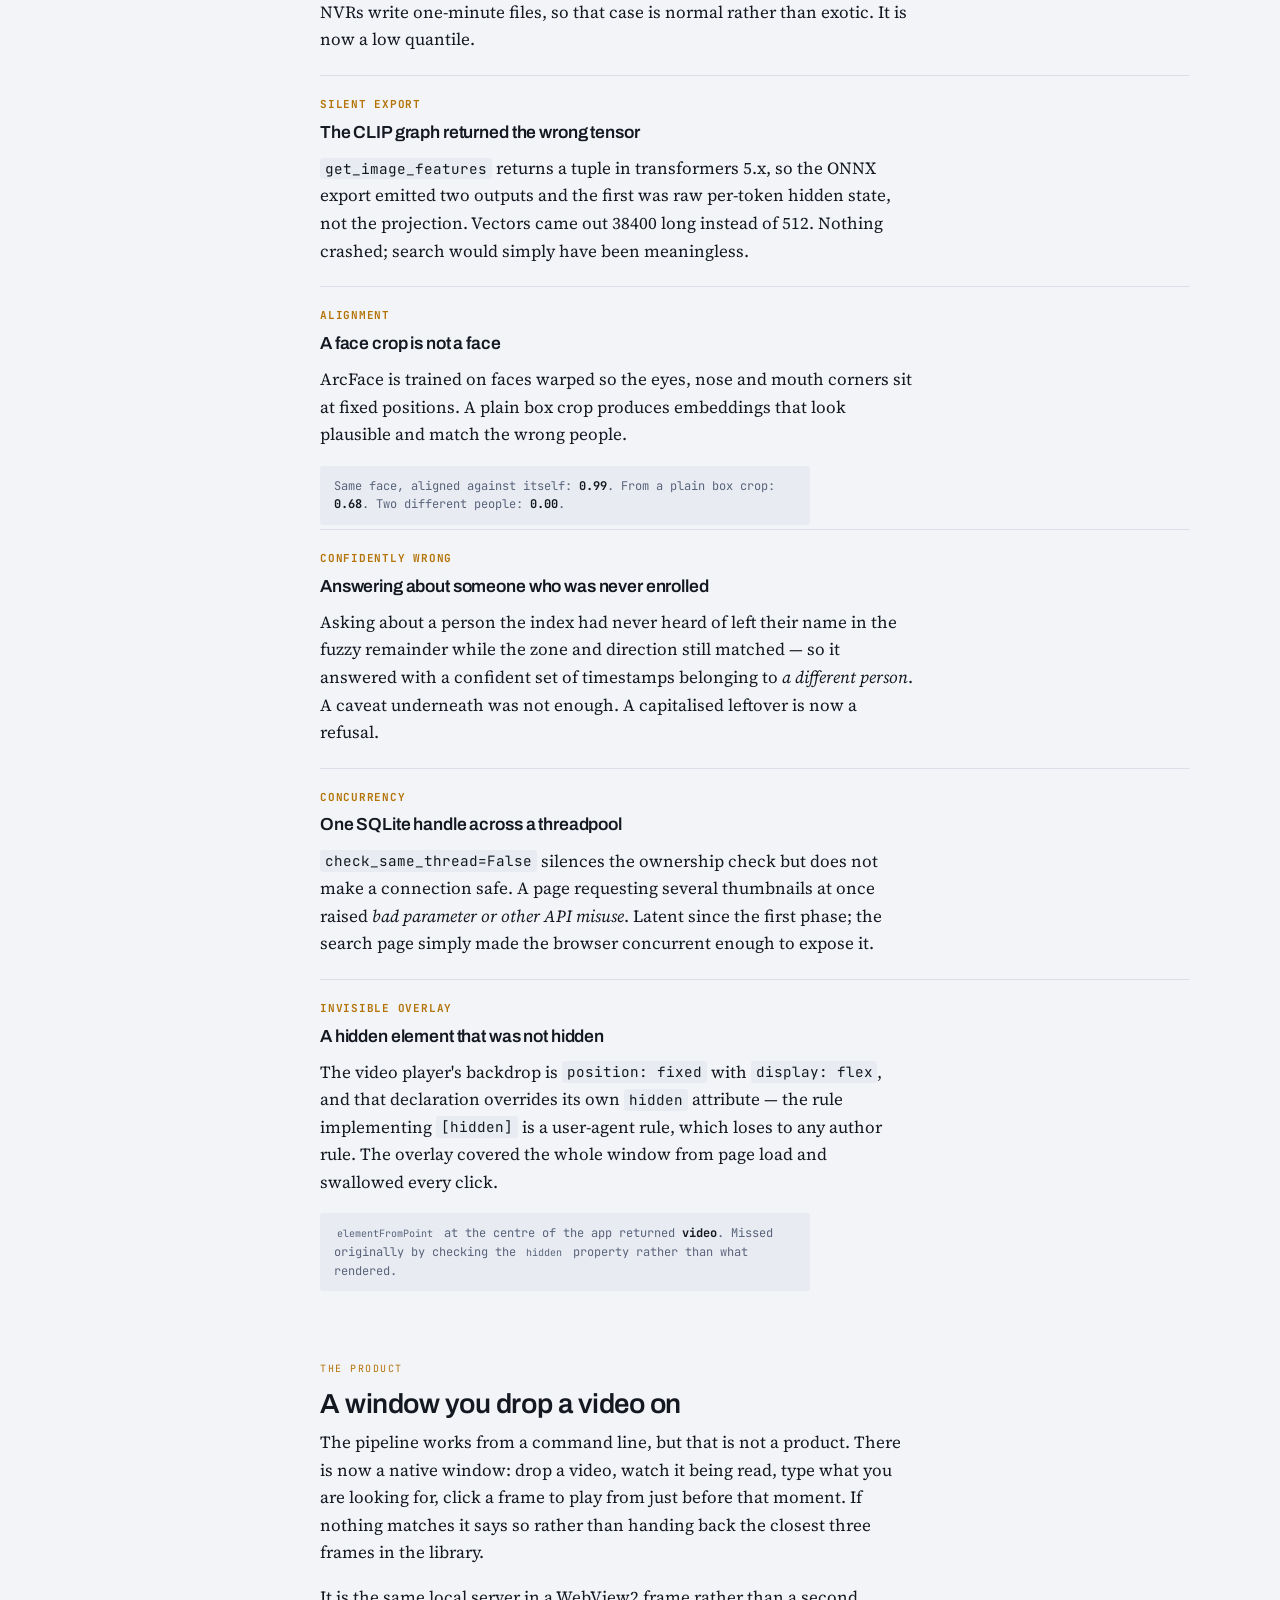
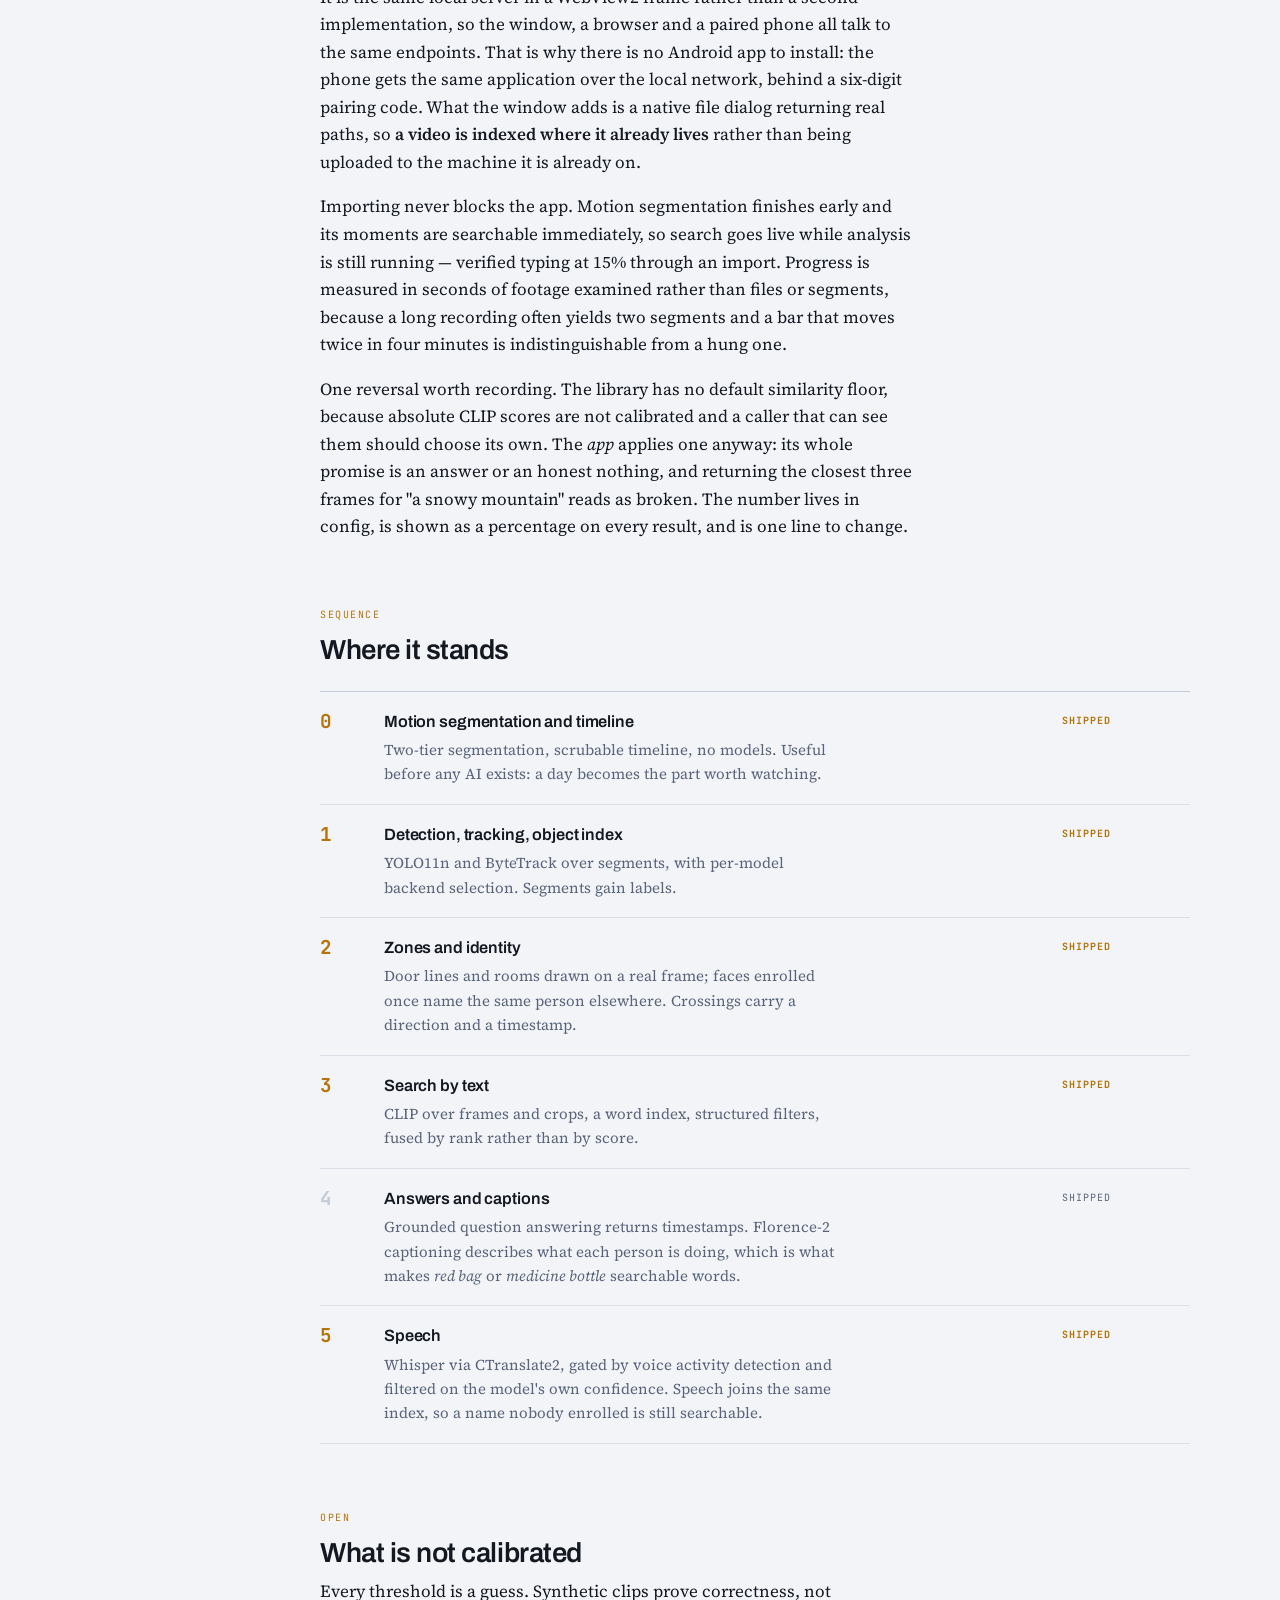
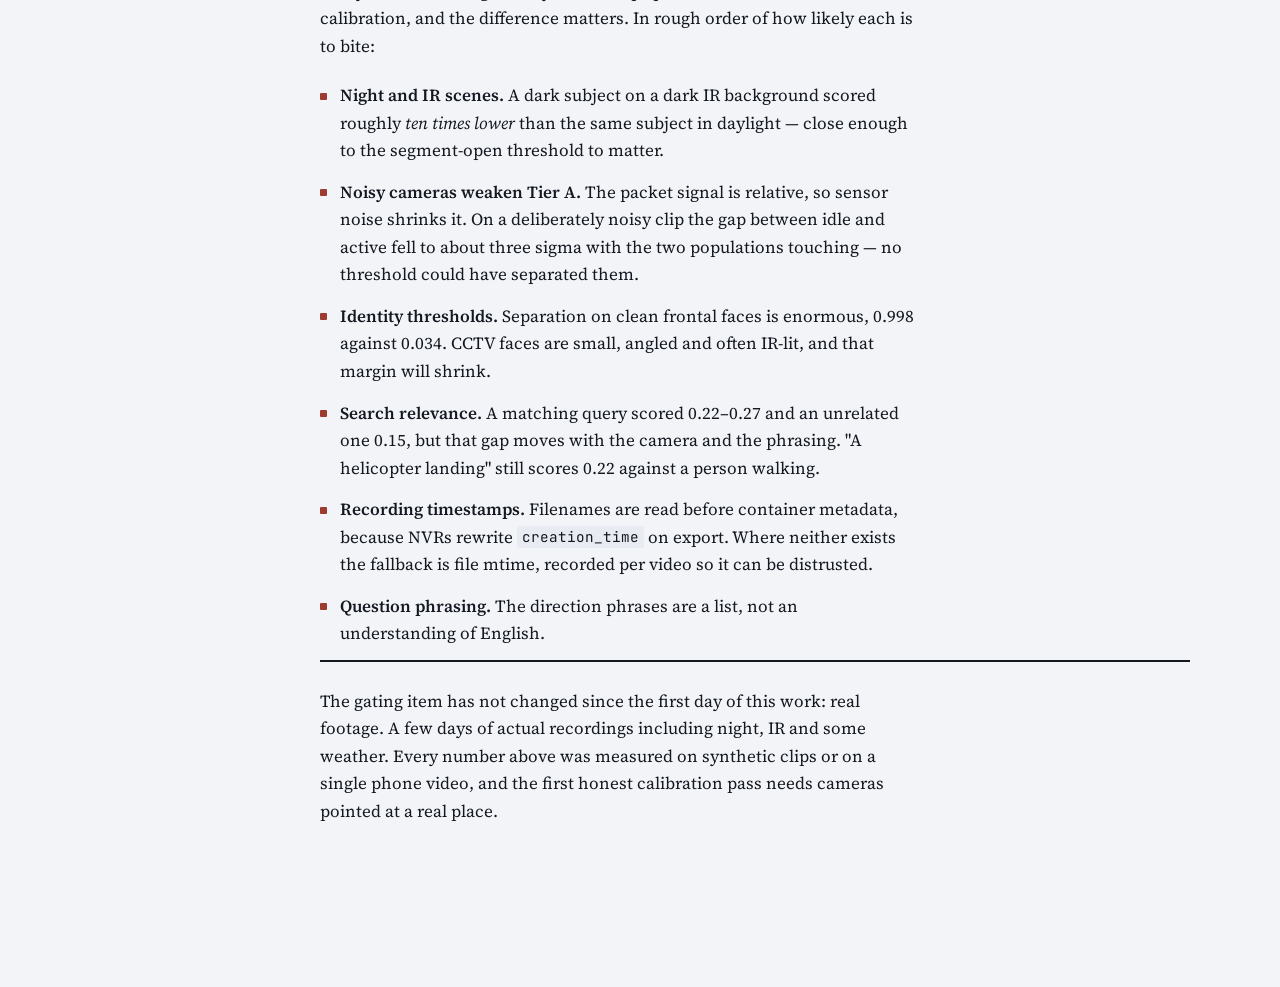
==== commit efefd7d6: "docs: finish correcting architecture.html against the code The first pass caught the models section," ====
--- a/docs/architecture.html
+++ b/docs/architecture.html
@@ -459,7 +459,7 @@
 <div class="page">
 
   <header class="masthead">
-    <p class="eyebrow">TextSearchVDO &middot; Reference &middot; 27 Aug 2026</p>
+    <p class="eyebrow">TextSearchVDO &middot; Reference &middot; 30 Aug 2026</p>
     <h1>Searching a week of footage</h1>
     <p class="thesis">
       Drop a recording on a window, ask when your son went outside, get the timestamp
@@ -468,10 +468,10 @@
       verify</em>. It is not summarise-then-search.
     </p>
     <dl class="readout">
-      <div><dt>Built</dt><dd class="lit">Stages 0&ndash;3</dd></div>
-      <div><dt>Answering</dt><dd class="lit">Partial</dd></div>
-      <div><dt>Tests</dt><dd>298 passing</dd></div>
-      <div><dt>Models</dt><dd>5 &middot; no LLM</dd></div>
+      <div><dt>Built</dt><dd class="lit">Stages 0&ndash;5</dd></div>
+      <div><dt>Answering</dt><dd class="lit">Built</dd></div>
+      <div><dt>Tests</dt><dd>617 passing</dd></div>
+      <div><dt>Models</dt><dd>7 &middot; no LLM</dd></div>
       <div><dt>Baseline HW</dt><dd>CPU / iGPU</dd></div>
     </dl>
   </header>
@@ -483,7 +483,7 @@
       <li><a href="#cascade">The cascade</a></li>
       <li><a href="#stage0">Stage 0 mechanism</a></li>
       <li><a href="#models">The models</a></li>
-      <li><a href="#nollm">Why no LLM</a></li>
+      <li><a href="#nollm">No LLM in answers</a></li>
       <li><a href="#findings">What testing found</a></li>
       <li><a href="#app">The app</a></li>
       <li><a href="#phases">Where it stands</a></li>
@@ -533,13 +533,14 @@
             refuses a stranger at 0.034. Returns exact timestamps.</span>
           </div>
         </div>
-        <div class="tier tier--partial">
+        <div class="tier tier--solid">
           <q>When did father take his medicine?</q>
           <div class="verdict">
-            <span class="chip">Not built</span>
-            <span class="why">Fine-grained action on a small object. Needs a
-            vision-language model captioning person crops, which nothing here does. The
-            one genuinely missing capability.</span>
+            <span class="chip">Built</span>
+            <span class="why">Fine-grained action on a small object. This was the one
+            genuinely missing capability, and it is the reason Florence-2 captioning
+            exists: no detector has a class for <em>medicine</em>, so the word has to come
+            from a description of what a tracked person is doing.</span>
           </div>
         </div>
         <div class="tier tier--unknown">
@@ -564,7 +565,7 @@
       </p>
 
       <figure>
-        <svg viewBox="0 0 890 300" role="img" aria-label="Five pipeline stages left to right; the share of total footage each must process shrinks from 100 percent at motion segmentation to about 4 percent at the vision-language stage, which is not built.">
+        <svg viewBox="0 0 890 300" role="img" aria-label="Five pipeline stages left to right; the share of total footage each must process shrinks from 100 percent at motion segmentation to about 4 percent at the captioning and speech stage.">
           <defs>
             <marker id="ar" viewBox="0 0 10 10" refX="9" refY="5" markerWidth="7" markerHeight="7" orient="auto-start-reverse">
               <path d="M 0 0 L 10 5 L 0 10 z" fill="currentColor"/>
@@ -606,22 +607,21 @@
 
           <line x1="676" y1="168" x2="720" y2="168" stroke="currentColor" stroke-width="1.5" marker-end="url(#ar)"/>
 
-          <rect x="732" y="168" width="104" height="28" fill="none" stroke="currentColor" stroke-width="1.6" stroke-dasharray="4 3" opacity=".55"/>
-          <text x="784" y="158" text-anchor="middle" font-size="11" font-weight="700" fill="currentColor" opacity=".7" class="m">~4%</text>
+          <rect x="732" y="168" width="104" height="28" class="acc" opacity=".92"/>
+          <text x="784" y="158" text-anchor="middle" font-size="11" font-weight="700" fill="currentColor" class="m">~4%</text>
           <text x="784" y="218" text-anchor="middle" font-size="11" font-weight="700" fill="currentColor" class="m">STAGE 4</text>
-          <text x="784" y="236" text-anchor="middle" font-size="12.5" fill="currentColor" class="s">VLM captions,</text>
-          <text x="784" y="252" text-anchor="middle" font-size="12.5" fill="currentColor" class="s">audio</text>
+          <text x="784" y="236" text-anchor="middle" font-size="12.5" fill="currentColor" class="s">Captions</text>
+          <text x="784" y="252" text-anchor="middle" font-size="12.5" fill="currentColor" class="s">+ speech</text>
 
           <rect x="44" y="20" width="14" height="11" class="acc" opacity=".92"/>
           <text x="66" y="30" font-size="10.5" fill="currentColor" class="m">built and measured</text>
-          <rect x="212" y="20" width="14" height="11" fill="none" stroke="currentColor" stroke-width="1.6" stroke-dasharray="4 3" opacity=".55"/>
-          <text x="234" y="30" font-size="10.5" fill="currentColor" class="m">not built</text>
         </svg>
         <figcaption>
           Bar height is the share of total wall-clock footage a stage must process, on a
-          perceptual scale. Stages 0 to 3 are built; the ~27% pass-through is measured.
-          Stage 4's captioning and audio work is the remaining gap, and would run on the
-          small slice of footage that reaches it.
+          perceptual scale. Every stage shown is built, and the ~27% pass-through is
+          measured. Stage 4 earns its place by running on the small slice that reaches it:
+          captioning a whole day would be an overnight batch, captioning what survives
+          Stage 0 is not.
         </figcaption>
       </figure>
     </section>
@@ -924,8 +924,9 @@
       </p>
       <p>
         It is the same local server in a WebView2 frame rather than a second
-        implementation, so the window, a browser and the planned Android client all talk to
-        the same endpoints. What the window adds is a native file dialog returning real
+        implementation, so the window, a browser and a paired phone all talk to the same
+        endpoints. That is why there is no Android app to install: the phone gets the
+        same application over the local network, behind a six-digit pairing code. What the window adds is a native file dialog returning real
         paths, so <strong>a video is indexed where it already lives</strong> rather than
         being uploaded to the machine it is already on.
       </p>
